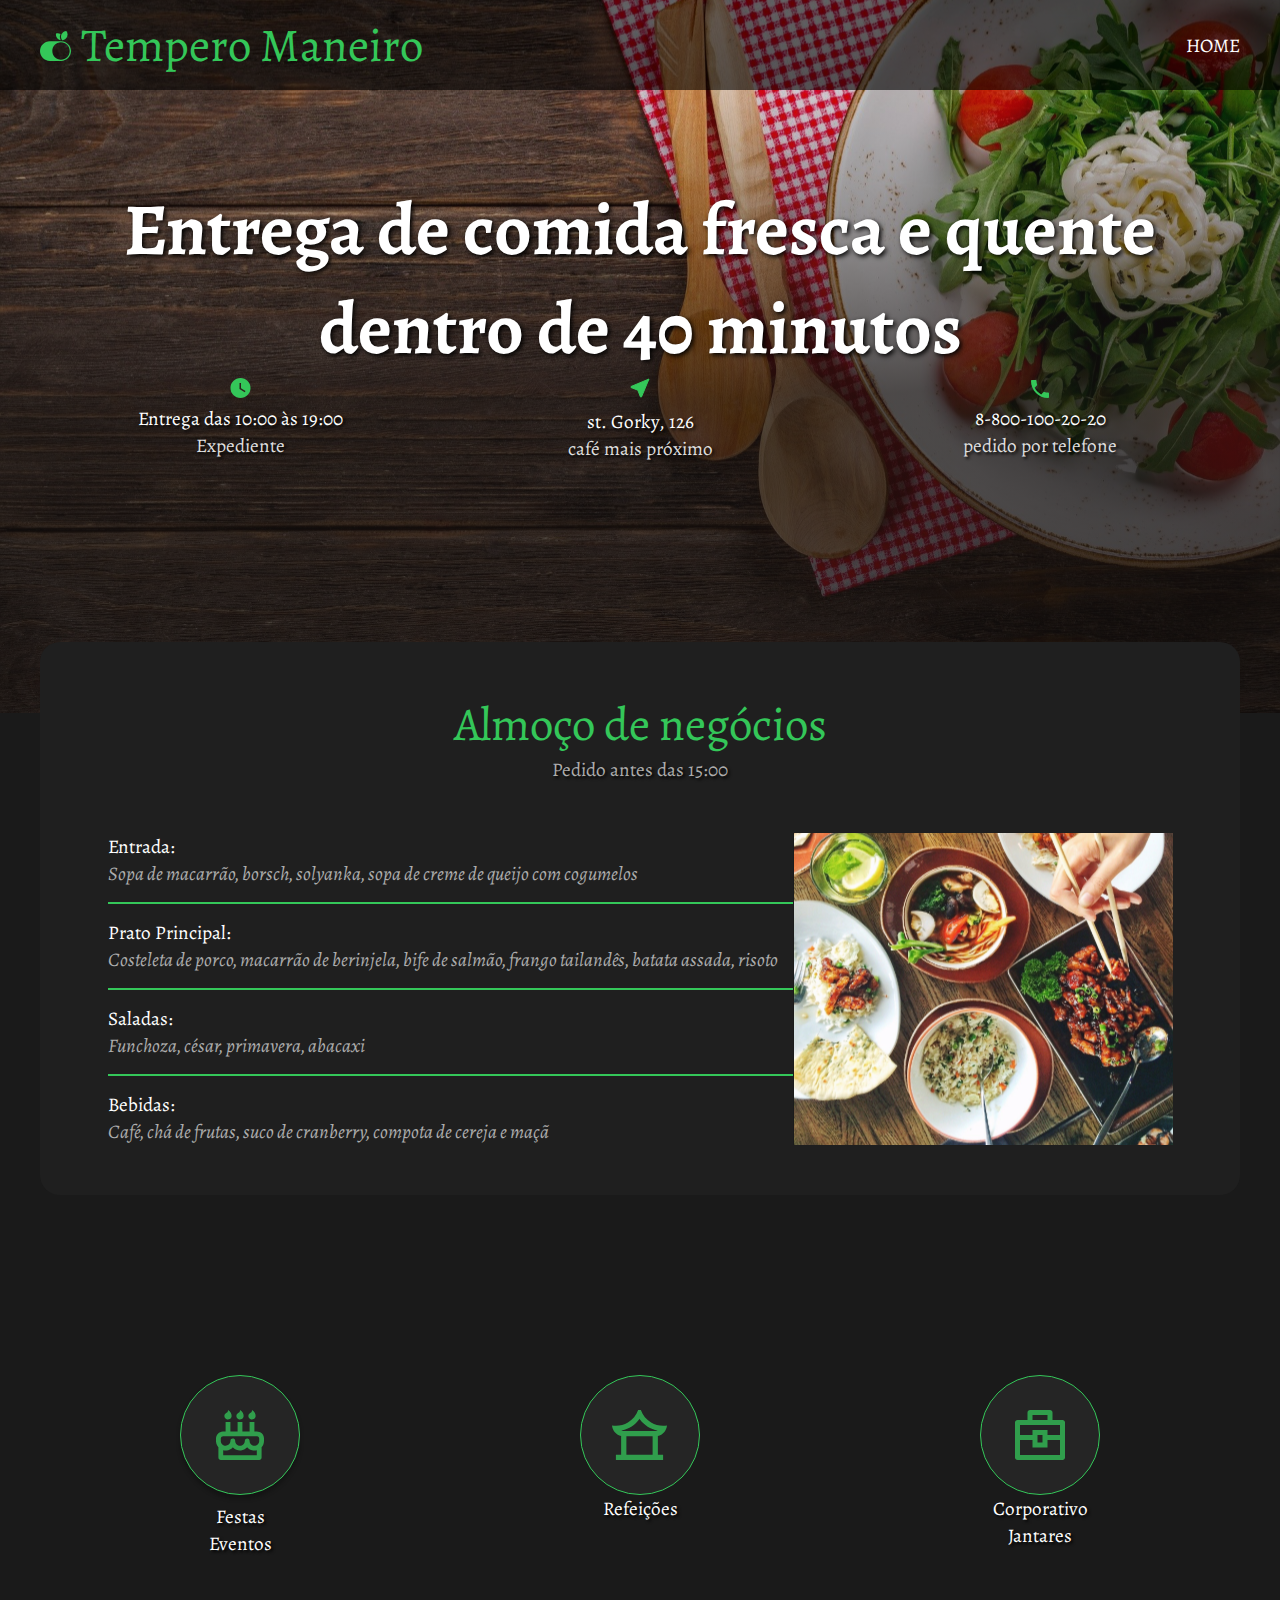
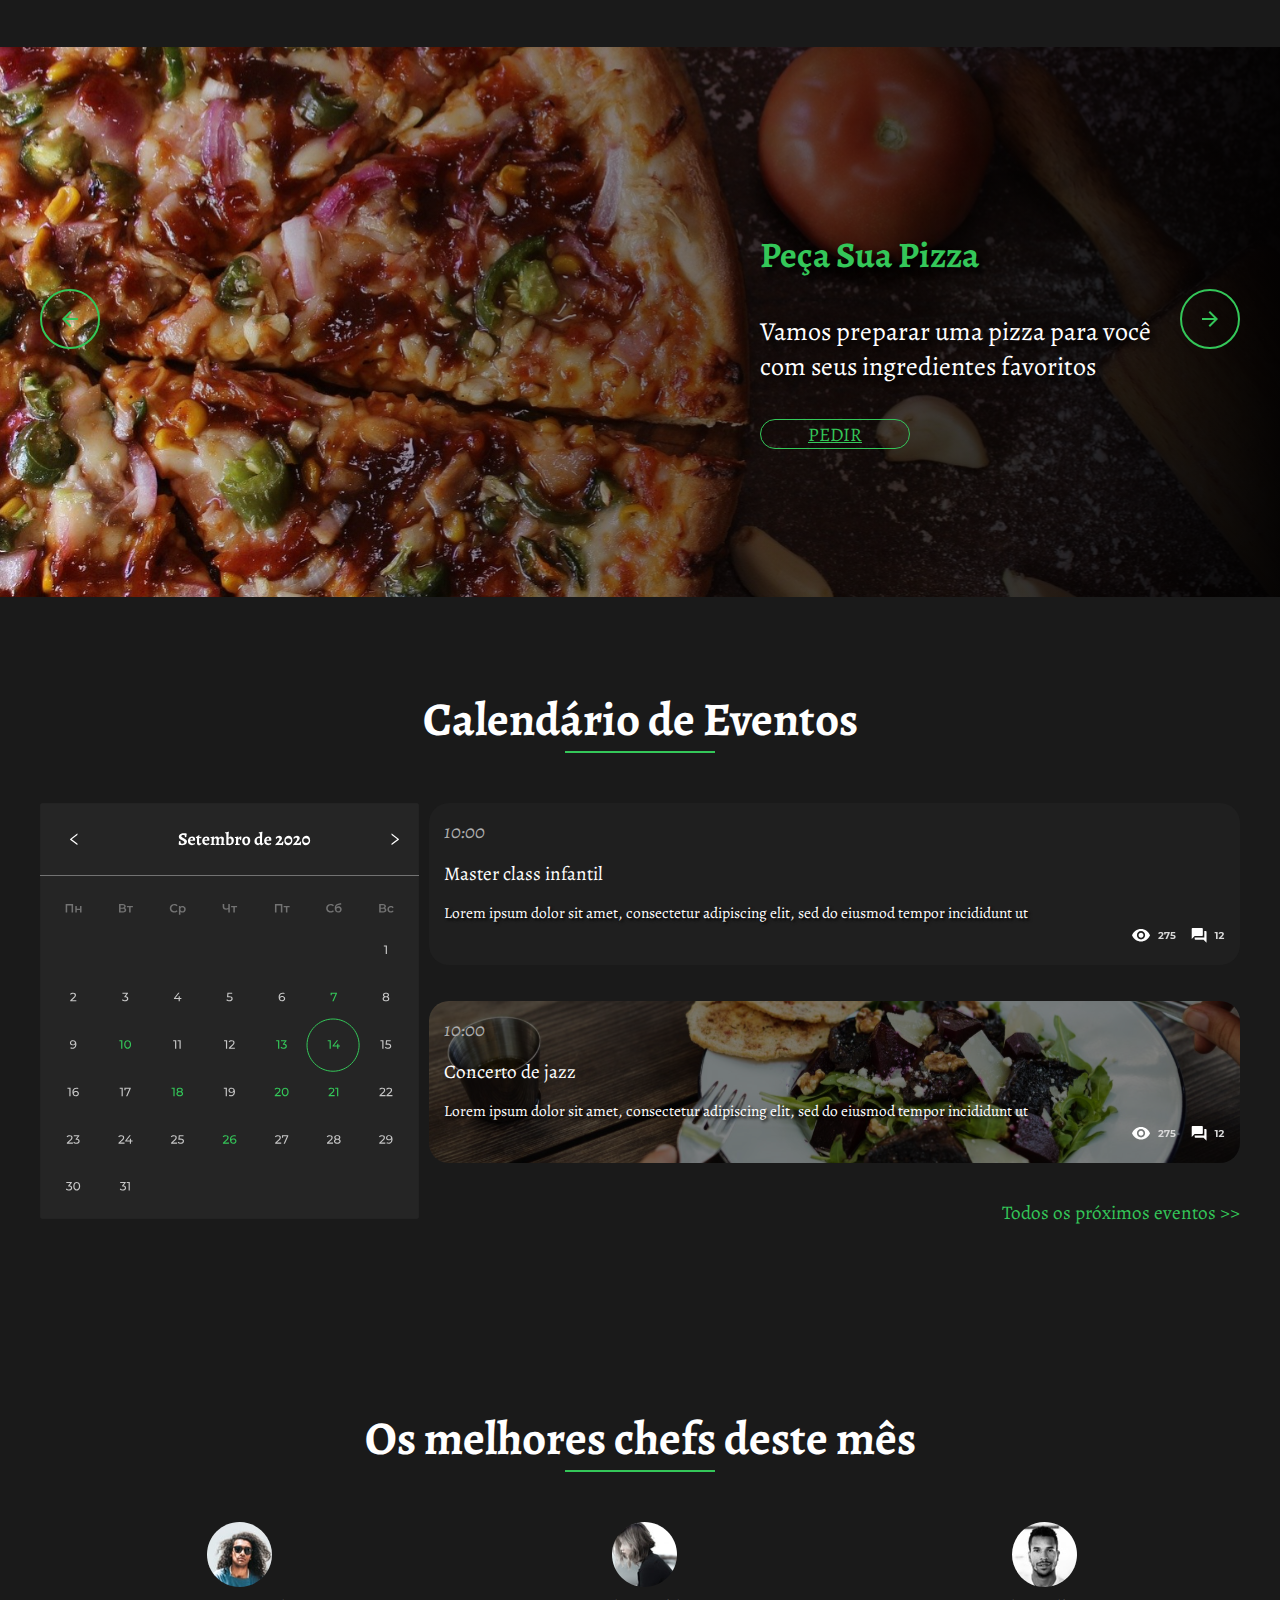
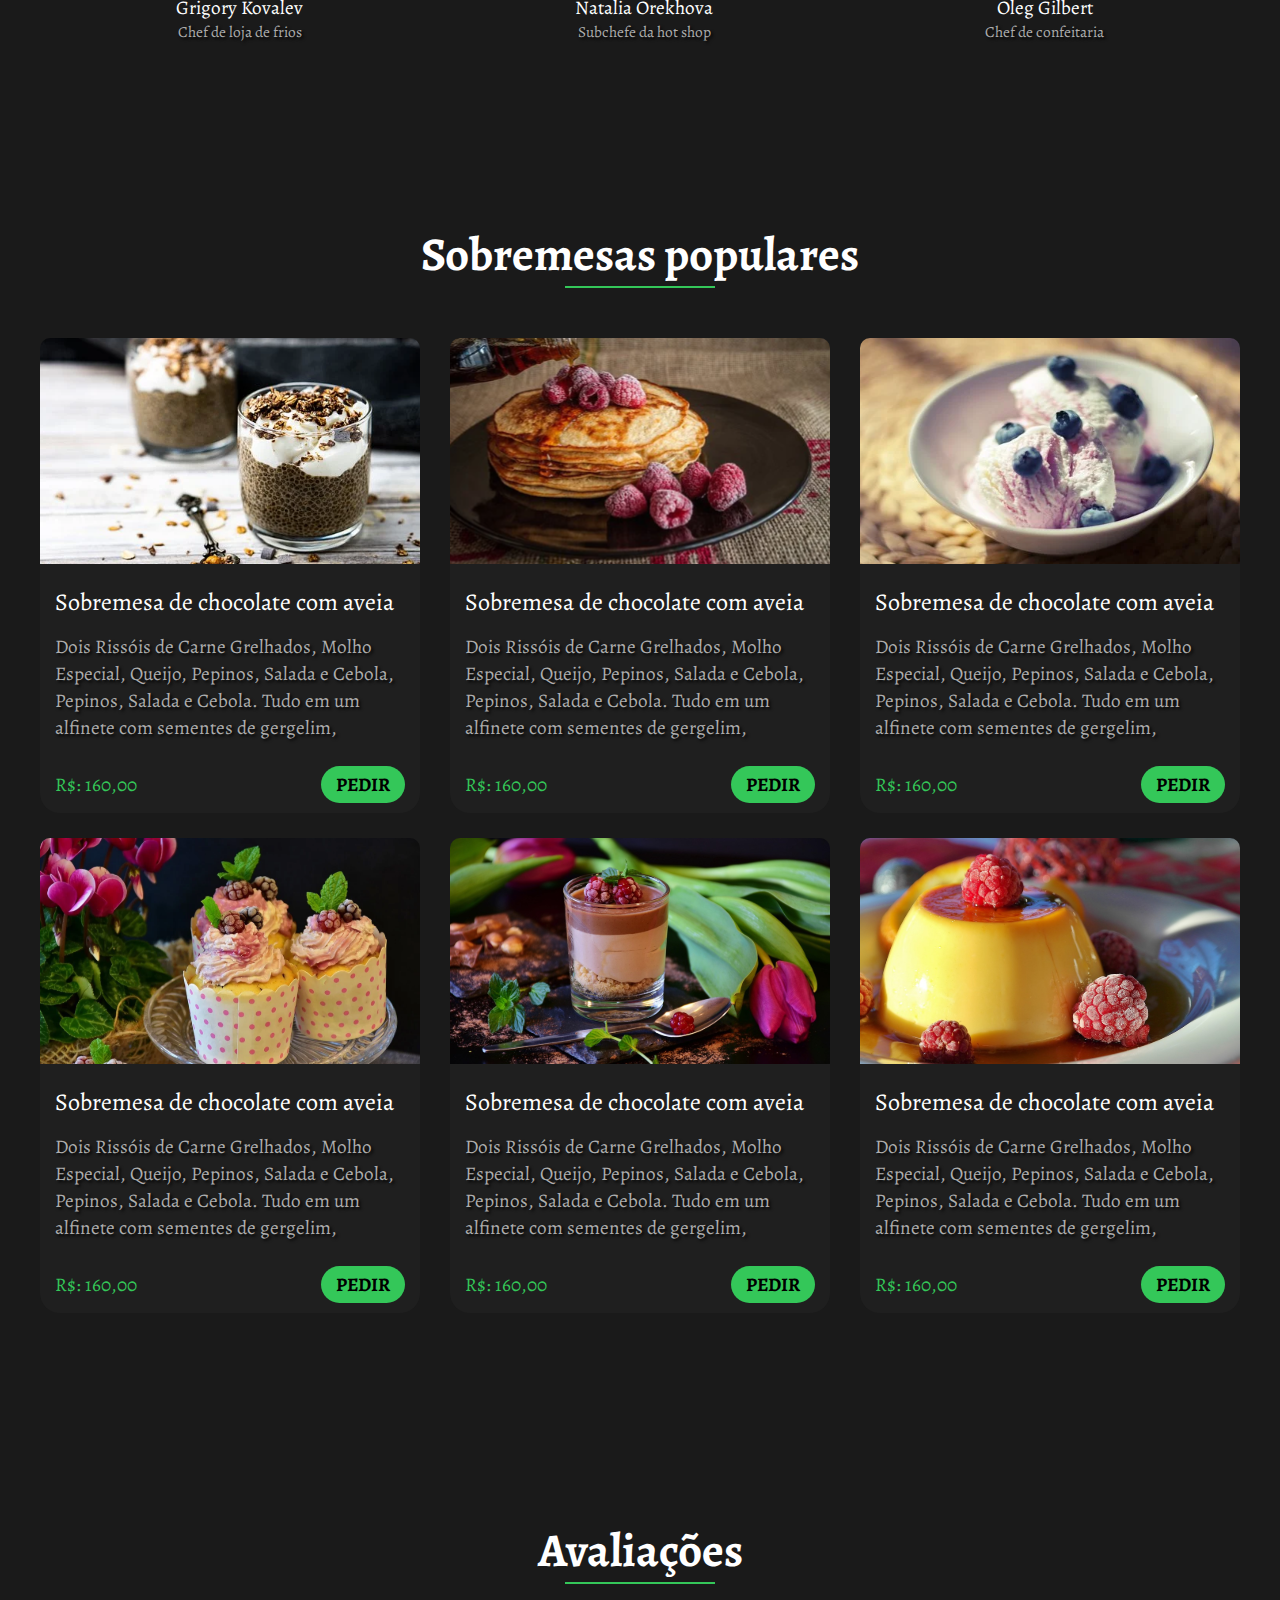
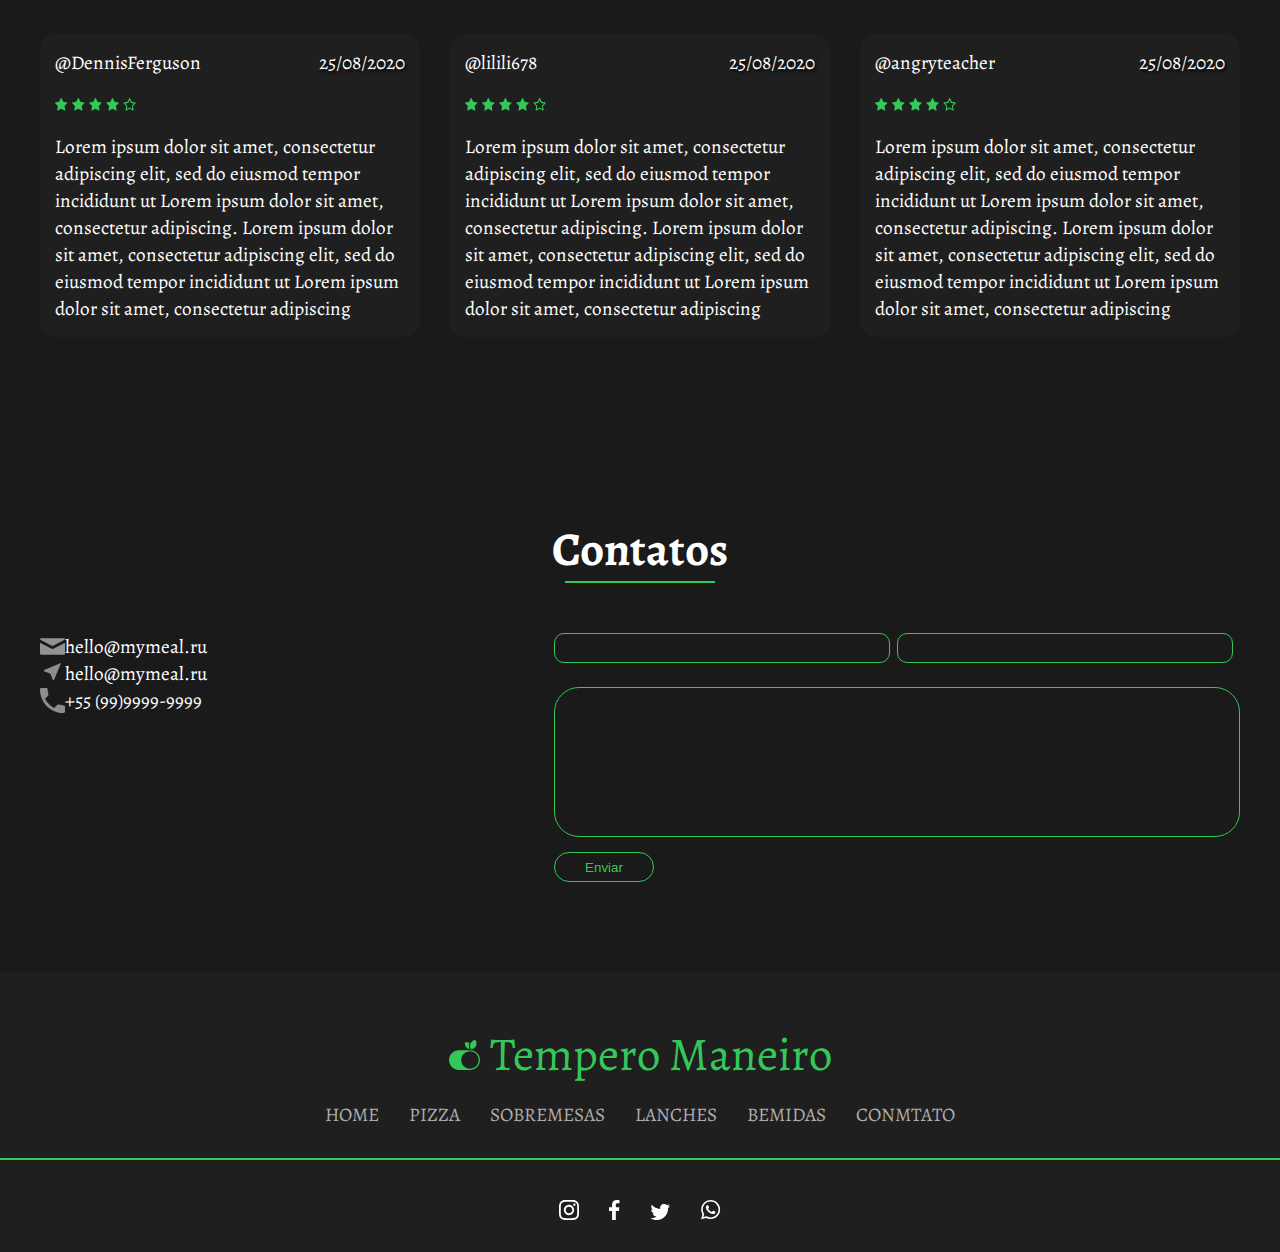
==== index.html @ 6d22ea47 "Site completo sem responsividade" ====
<!DOCTYPE html>
<html lang="pt-br">
<head>
    <meta charset="UTF-8">
    <meta http-equiv="X-UA-Compatible" content="IE=edge">
    <meta name="viewport" content="width=device-width, initial-scale=1.0">
    <link rel="stylesheet" href="./assets/css/style.css">
    <link rel="preconnect" href="https://fonts.googleapis.com">
    <link rel="preconnect" href="https://fonts.googleapis.com">
    <link rel="preconnect" href="https://fonts.gstatic.com" crossorigin>
    <link href="https://fonts.googleapis.com/css2?family=Alegreya:ital,wght@1,400;1,500;1,600;1,700&family=Roboto:wght@400;700&display=swap" rel="stylesheet">
    <title>Tempero Maneiro</title>
</head>
<body>
    <!-- Header com logo e menu -->
    <header>
        <div class="header">
            <div class="logo"><img src="./assets/img/Logo.svg" alt="">tempero maneiro</div>
            <nav>
               <div class="menu">
                   <img class="menu-opener" src="./assets/img/menu.svg">
                    <ul>
                        <li><a href="">home</a></li>
                        <!-- <li><a href="">pizza</a></li>
                        <li><a href="">sobremesas</a></li>
                        <li><a href="">lanches</a></li>
                        <li><a href="">bemidas</a></li>
                        <li><a href="">conmtato</a></li> -->
                    </ul>
                </div> 
            </nav>
            
        </div>
    </header>
    <!-- Fim do Header com logo e menu -->
    <!-- Inicio do conteudo do site-->
    <main>
       <section class="section-smal">
           <div class="topo">
               <h1>Entrega de comida fresca e quente
                dentro de 40 minutos</h1>
                <div class="icones">
                    <div class="icone">
                        <div><img src="./assets/img/ic_watch_later.svg" alt=""></div>
                        <p>Entrega das 10:00 às 19:00</p>
                        <span>Expediente</span>
                    </div>
                    <div class="icone">
                        <div><img src="./assets/img/ic_near_me.svg" alt=""></div>
                        <p>st. Gorky, 126</p>
                        <span>café mais próximo</span>
                    </div>
                    <div class="icone">
                        <div><img src="./assets/img/ic_call.svg" alt=""></div>
                        <p>8-800-100-20-20</p>
                        <span>pedido por telefone</span>
                    </div>
                </div>
           </div>
       </section>

       <section class="section-smal">
        <div class="almoco">
            <div class="title">
                <p>Almoço de negócios</p>
            <span>Pedido antes das 15:00</span>
            </div>
            
            <div class="almoco-lista">
                <div class="lista">
                    <p>Entrada:</p>
                    <i>Sopa de macarrão, borsch, solyanka, sopa de creme de queijo com cogumelos</i>
                    <hr>
                    <p>Prato Principal:</p>
                    <i>Costeleta de porco, macarrão de berinjela, bife de salmão, frango tailandês, batata assada, risoto</i>
                    <hr>
                    <p>Saladas:</p>
                    <i>Funchoza, césar, primavera, abacaxi</i>
                    <hr>
                    <p>Bebidas:</p>
                    <i>Café, chá de frutas, suco de cranberry, compota de cereja e maçã</i>
                </div>
                <img src="./assets/img/food-1050813_1920 1.svg" alt="">
            </div>
        </div>
       </section>

       <section class="section-smal">
        <div class="icones">
            <div class="icone">
                <img src="./assets/img/bolo.svg" alt="">
                <p>Festas</p>
                <p>Eventos</p>
            </div>
            <div class="icone">
                <img src="./assets/img/casa.svg" alt="">
                <p>Refeições</p>
            </div>
            <div class="icone">
                <img src="./assets/img/maleta.svg" alt="">
                <p>Corporativo</p>
                <p>Jantares</p>
            </div>
        </div>
       </section>

       <section class="section-larg">
           <div class="slide">
               <div class="rgba">
            <div class="slide-area">
                    <div class="botao-esquerdo">
                        <img src="./assets/img/esquerda.svg" alt="">
                    </div>
                    <div class="direito">
                        <div class="slide-descricao">
                        <h1>Peça Sua Pizza</h1>
                        <p>Vamos preparar uma pizza para você com seus ingredientes favoritos</p>
                            <a href="#">Pedir</a>
                        </div>
                        <div class="botao-direita">
                            <img src="./assets/img/direita.svg" alt="">
                        </div>
                    </div>
            </div>
            </div>
           </div>
       </section>

       <section class="section-smal">
           <div class="eventos">
               <div class="title-sec">
                   <h3>Calendário de Eventos</h3>
               <div class="bar"></div>
               </div>
               
               <div class="eventos-conteudo">
                   <div class="calendario">
                       <img src="./assets/img/calendar.svg" alt="">
                   </div>
                   <div class="evento-list">
                       <div class="evento-a">
                           <i>10:00</i>
                           <p>Master class infantil</p>
                           <span>Lorem ipsum dolor sit amet, consectetur adipiscing elit, sed do eiusmod tempor incididunt ut</span>
                           <div class="viewer"><img src="./assets/img/Group 128.svg" alt=""></div>

                        </div>
                       <div class="evento-b">
                        <i>10:00</i>
                        <p>Concerto de jazz</p>
                        <span>Lorem ipsum dolor sit amet, consectetur adipiscing elit, sed do eiusmod tempor incididunt ut</span>
                        <div class="viewer"><img src="./assets/img/Group 128.svg" alt=""></div>
                    </div>
                    <a href="">Todos os próximos eventos >></a>
                   </div>
               </div>
           </div>
       </section>

       <section class="section-smal">
        <div class="title-sec">
            <h3>Os melhores chefs deste mês</h3>
        <div class="bar"></div>
        </div>
        <div class="chef-area">
            <div class="chef">
                <div><img src="./assets/img/Avatar1.svg" alt=""></div>
                <p>Grigory Kovalev</p>
                <span>Chef de loja de frios</span>
            </div>
            <div class="chef">
                <div><img src="./assets/img/Avatar2.svg" alt=""></div>
                <p>Natalia Orekhova</p>
                <span>Subchefe da hot shop</span>
            </div>
            <div class="chef">
                <div><img src="./assets/img/Avatar3.svg" alt=""></div>
                <p>Oleg Gilbert</p>
                <span>Chef de confeitaria</span>
            </div>
        </div>
       </section>

       <section class="section-smal">
        <div class="title-sec">
            <h3>Sobremesas populares</h3>
        <div class="bar"></div>
        </div>
        <div class="sobremesa-area">
            <div class="sobremesa">
                <div class="sobremesa-img">
                    <img src="./assets/img/image 7.svg" alt="">
                </div>
                <div class="sobremesa-title">
                    <p>Sobremesa de chocolate com aveia</p>
                    <span>Dois Rissóis de Carne Grelhados, Molho Especial, Queijo, Pepinos, Salada e Cebola, Pepinos, Salada e Cebola. Tudo em um alfinete com sementes de gergelim,</span>
                </div>
                <div class="sobremesa-preco">
                    <div class="preco">R$: 160,00</div>
                    <div class="pedir"><a href="#">Pedir</a></div>
                </div>
            </div>
            <div class="sobremesa">
                <div class="sobremesa-img">
                    <img src="./assets/img/sobremesa2.svg" alt="">
                </div>
                <div class="sobremesa-title">
                    <p>Sobremesa de chocolate com aveia</p>
                    <span>Dois Rissóis de Carne Grelhados, Molho Especial, Queijo, Pepinos, Salada e Cebola, Pepinos, Salada e Cebola. Tudo em um alfinete com sementes de gergelim,</span>
                </div>
                <div class="sobremesa-preco">
                    <div class="preco">R$: 160,00</div>
                    <div class="pedir"><a href="#">Pedir</a></div>
                </div>
            </div>
            <div class="sobremesa">
                <div class="sobremesa-img">
                    <img src="./assets/img/sobremesa3.svg" alt="">
                </div>
                <div class="sobremesa-title">
                    <p>Sobremesa de chocolate com aveia</p>
                    <span>Dois Rissóis de Carne Grelhados, Molho Especial, Queijo, Pepinos, Salada e Cebola, Pepinos, Salada e Cebola. Tudo em um alfinete com sementes de gergelim,</span>
                </div>
                <div class="sobremesa-preco">
                    <div class="preco">R$: 160,00</div>
                    <div class="pedir"><a href="#">Pedir</a></div>
                </div>
            </div>
            <div class="sobremesa">
                <div class="sobremesa-img">
                    <img src="./assets/img/sobremesa4.svg" alt="">
                </div>
                <div class="sobremesa-title">
                    <p>Sobremesa de chocolate com aveia</p>
                    <span>Dois Rissóis de Carne Grelhados, Molho Especial, Queijo, Pepinos, Salada e Cebola, Pepinos, Salada e Cebola. Tudo em um alfinete com sementes de gergelim,</span>
                </div>
                <div class="sobremesa-preco">
                    <div class="preco">R$: 160,00</div>
                    <div class="pedir"><a href="#">Pedir</a></div>
                </div>
            </div>
            <div class="sobremesa">
                <div class="sobremesa-img">
                    <img src="./assets/img/sobremesa5.svg" alt="">
                </div>
                <div class="sobremesa-title">
                    <p>Sobremesa de chocolate com aveia</p>
                    <span>Dois Rissóis de Carne Grelhados, Molho Especial, Queijo, Pepinos, Salada e Cebola, Pepinos, Salada e Cebola. Tudo em um alfinete com sementes de gergelim,</span>
                </div>
                <div class="sobremesa-preco">
                    <div class="preco">R$: 160,00</div>
                    <div class="pedir"><a href="#">Pedir</a></div>
                </div>
            </div>
            <div class="sobremesa">
                <div class="sobremesa-img">
                    <img src="./assets/img/sobremesa6.svg" alt="">
                </div>
                <div class="sobremesa-title">
                    <p>Sobremesa de chocolate com aveia</p>
                    <span>Dois Rissóis de Carne Grelhados, Molho Especial, Queijo, Pepinos, Salada e Cebola, Pepinos, Salada e Cebola. Tudo em um alfinete com sementes de gergelim,</span>
                </div>
                <div class="sobremesa-preco">
                    <div class="preco">R$: 160,00</div>
                    <div class="pedir"><a href="#">Pedir</a></div>
                </div>
            </div>
            
        </div>
       </section>

       <section class="section-smal">
        <div class="title-sec">
            <h3>Avaliações</h3>
        <div class="bar"></div>
        </div>
        <div class="avaliacoes">
            <div class="avaliacao">
                <div class="user">
                    <p>@DennisFerguson</p>
                    <span>25/08/2020</span>
                </div>
                <div class="star">
                    <img src="./assets/img/star.svg" alt="">
                </div>
                <div class="dep">
                    Lorem ipsum dolor sit amet, consectetur adipiscing elit, sed do eiusmod tempor incididunt ut Lorem ipsum dolor sit amet, consectetur adipiscing.  Lorem ipsum dolor sit amet, consectetur adipiscing elit, sed do eiusmod tempor incididunt ut Lorem ipsum dolor sit amet, consectetur adipiscing
                </div>
            </div>
            <div class="avaliacao">
                <div class="user">
                    <p>@lilili678</p>
                    <span>25/08/2020</span>
                </div>
                <div class="star">
                    <img src="./assets/img/star.svg" alt="">
                </div>
                <div class="dep">
                    Lorem ipsum dolor sit amet, consectetur adipiscing elit, sed do eiusmod tempor incididunt ut Lorem ipsum dolor sit amet, consectetur adipiscing.  Lorem ipsum dolor sit amet, consectetur adipiscing elit, sed do eiusmod tempor incididunt ut Lorem ipsum dolor sit amet, consectetur adipiscing
                </div>
            </div>
            <div class="avaliacao">
                <div class="user">
                    <p>@angryteacher</p>
                    <span>25/08/2020</span>
                </div>
                <div class="star">
                    <img src="./assets/img/star.svg" alt="">
                </div>
                <div class="dep">
                    Lorem ipsum dolor sit amet, consectetur adipiscing elit, sed do eiusmod tempor incididunt ut Lorem ipsum dolor sit amet, consectetur adipiscing.  Lorem ipsum dolor sit amet, consectetur adipiscing elit, sed do eiusmod tempor incididunt ut Lorem ipsum dolor sit amet, consectetur adipiscing
                </div>
            </div>
        </div>
       </section>


       <section class="section-smal">
        <div class="title-sec">
            <h3>Contatos</h3>
        <div class="bar"></div>
        </div>
        <div class="formulario">
            <div class="icons">
               
                <div class="icons-list"><img src="./assets/img/email.svg"><p>hello@mymeal.ru</p> </div>
                <div class="icons-list"><img src="./assets/img/seta.svg"><p>hello@mymeal.ru</p> </div>
                <div class="icons-list"><img src="./assets/img/telefone.svg"><p>+55 (99)9999-9999</p></div>
            </div>
            <div class="form">
                <input type="text" name="nome" class="a12">
                <input type="text" name="telefone" class="a12">
                <br><br>
                <textarea name="" id="area" cols="30" rows="10"></textarea>
                <input type="button" value="Enviar">
            </div>
        </div>
       </section>
    </main>
    <!-- Fim do conteudo do site -->

    <footer>
        <div class="logo"><img src="./assets/img/Logo.svg" alt="">tempero maneiro</div>
        <div class="menu">
            <ul>
                <li><a href="">home</a></li>
                <li><a href="">pizza</a></li>
                <li><a href="">sobremesas</a></li>
                <li><a href="">lanches</a></li>
                <li><a href="">bemidas</a></li>
                <li><a href="">conmtato</a></li>
            </ul>
        </div>
        <hr>
        <div class="social">
            <div class="social-icon">
                <img src="./assets/img/icon-in.svg">
            </div>
            <div class="social-icon">
                <img src="./assets/img/icon-fb.svg">
            </div>
            <div class="social-icon">
                <img src="./assets/img/icon-tw.svg">
            </div>
            <div class="social-icon">
                <img src="./assets/img/icon-wt.svg">
            </div>
        </div>
    </footer>
</body>
</html>
---- assets/css/style.css ----
@import url(./config.css);
@import url(./custon.css);
@import url(./responsive.css);
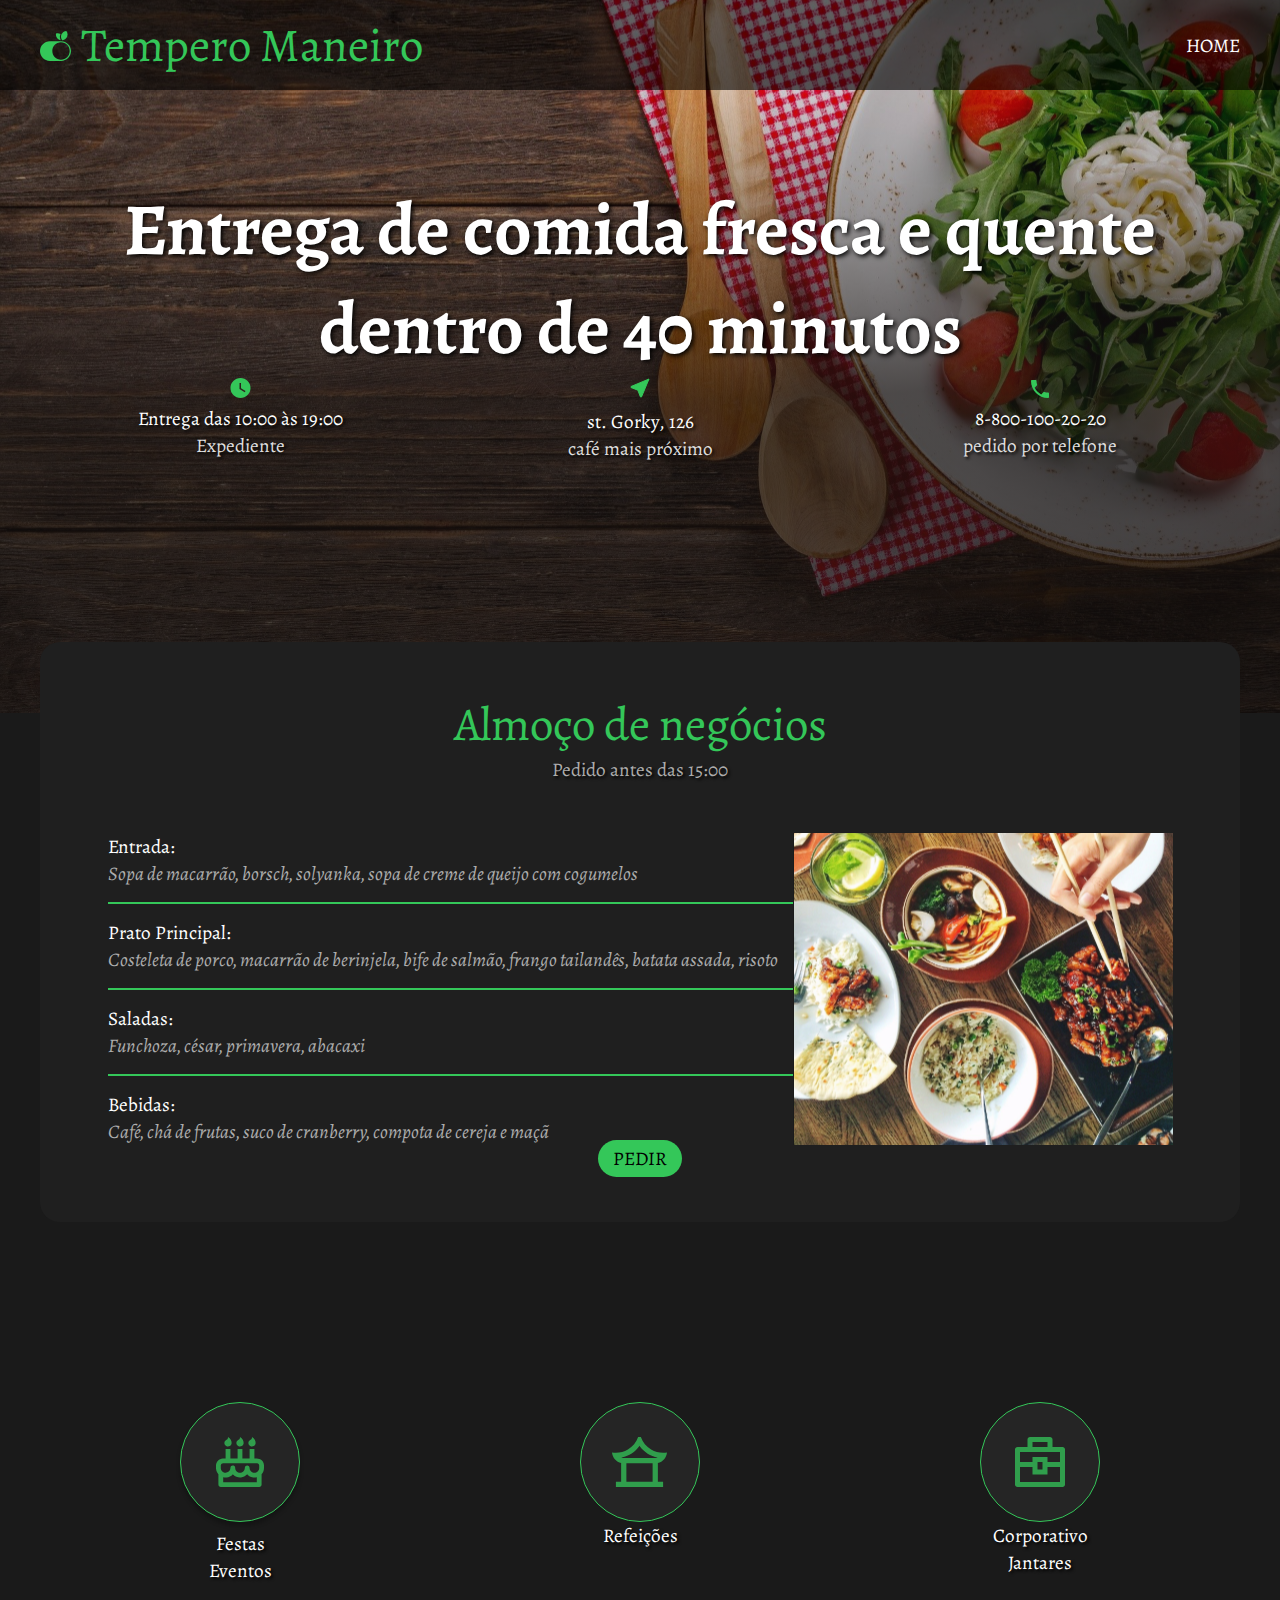
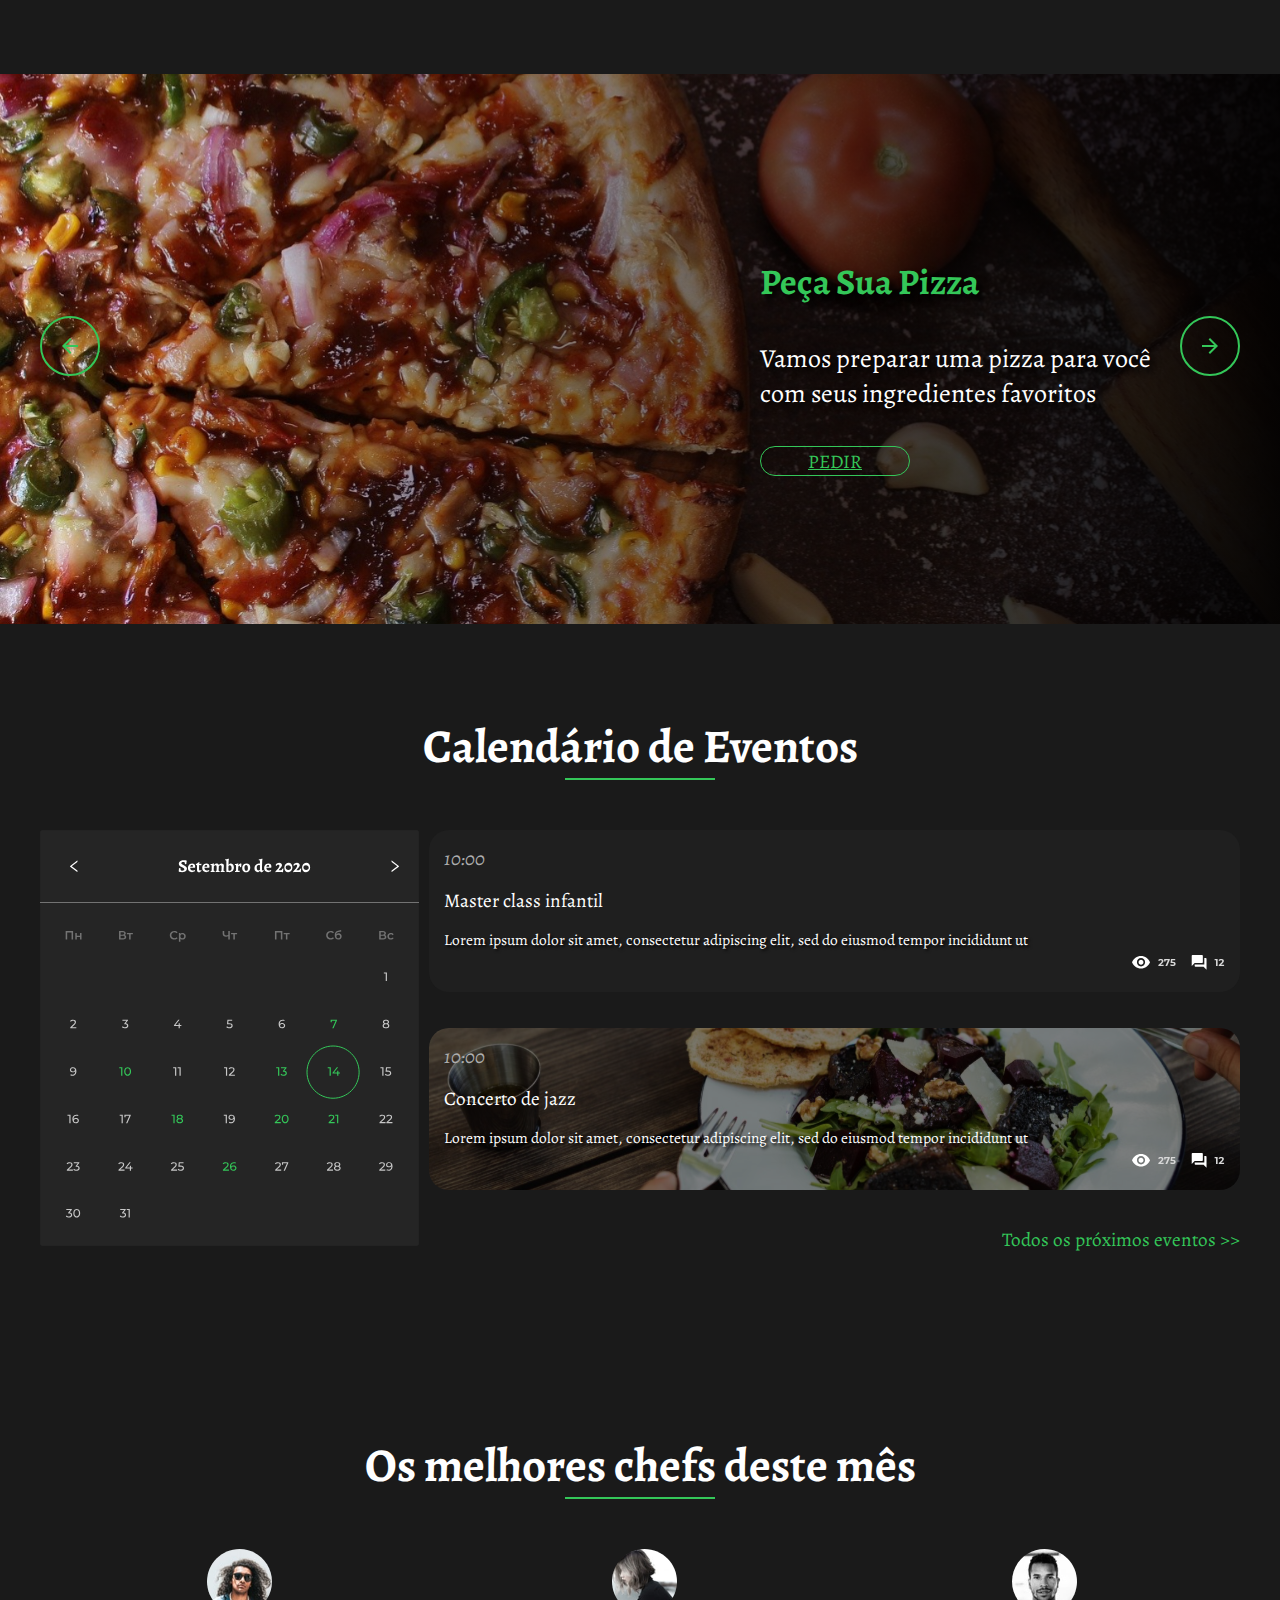
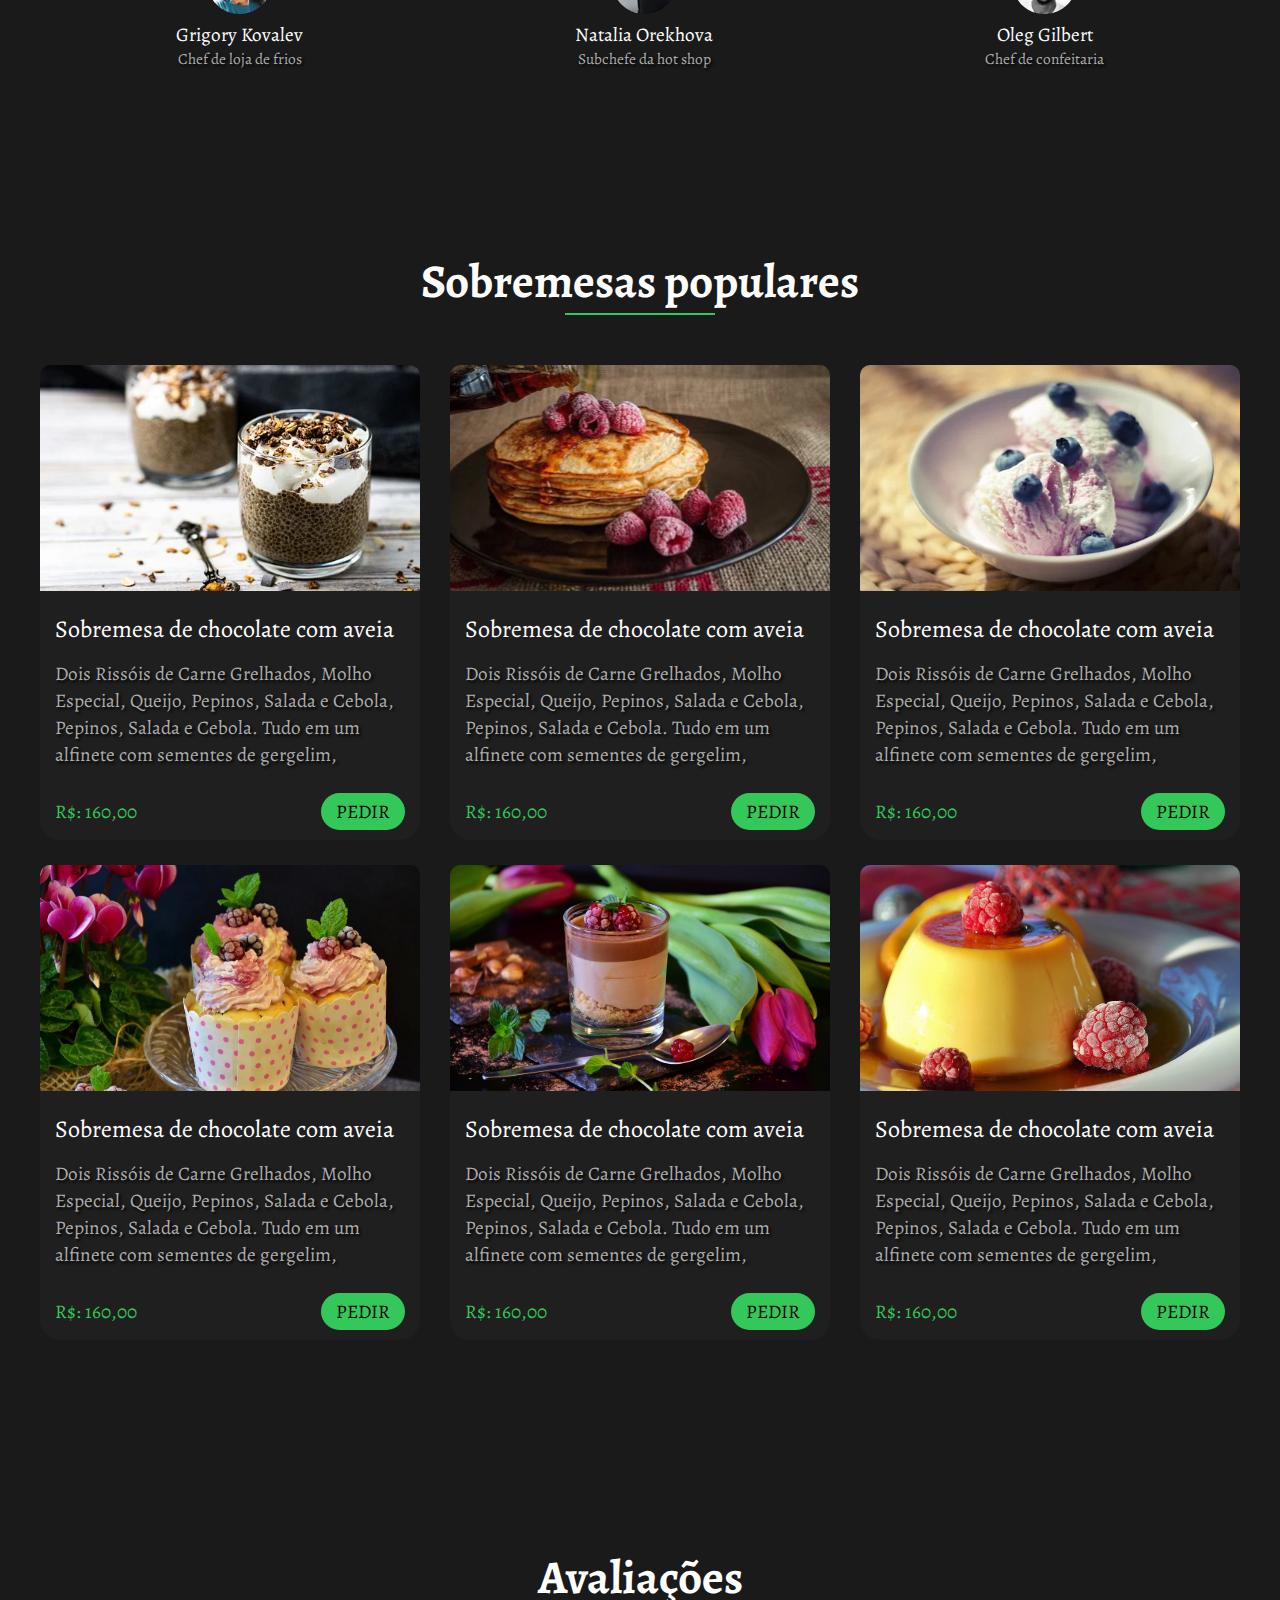
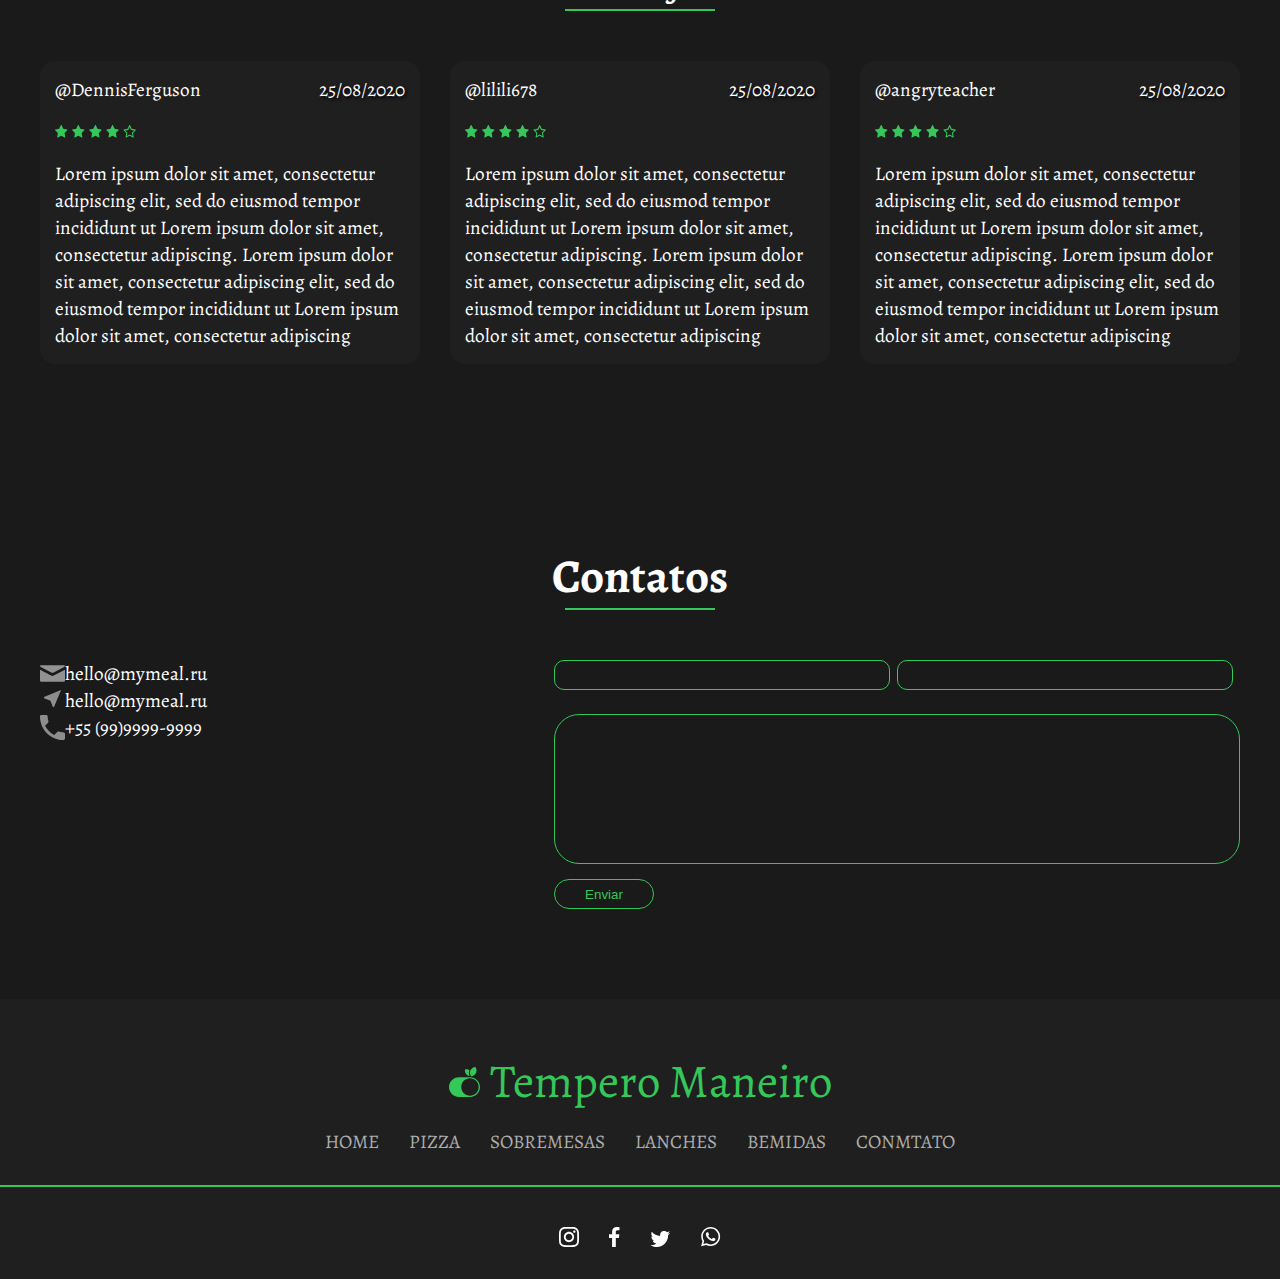
==== commit e54343f0: "Atualização botao pedir" ====
--- a/index.html
+++ b/index.html
@@ -81,7 +81,9 @@
                     <i>Café, chá de frutas, suco de cranberry, compota de cereja e maçã</i>
                 </div>
                 <img src="./assets/img/food-1050813_1920 1.svg" alt="">
-            </div>
+                
+            </div>
+            <div class="pedir"><a href="#">pedir</a></div>
         </div>
        </section>
 
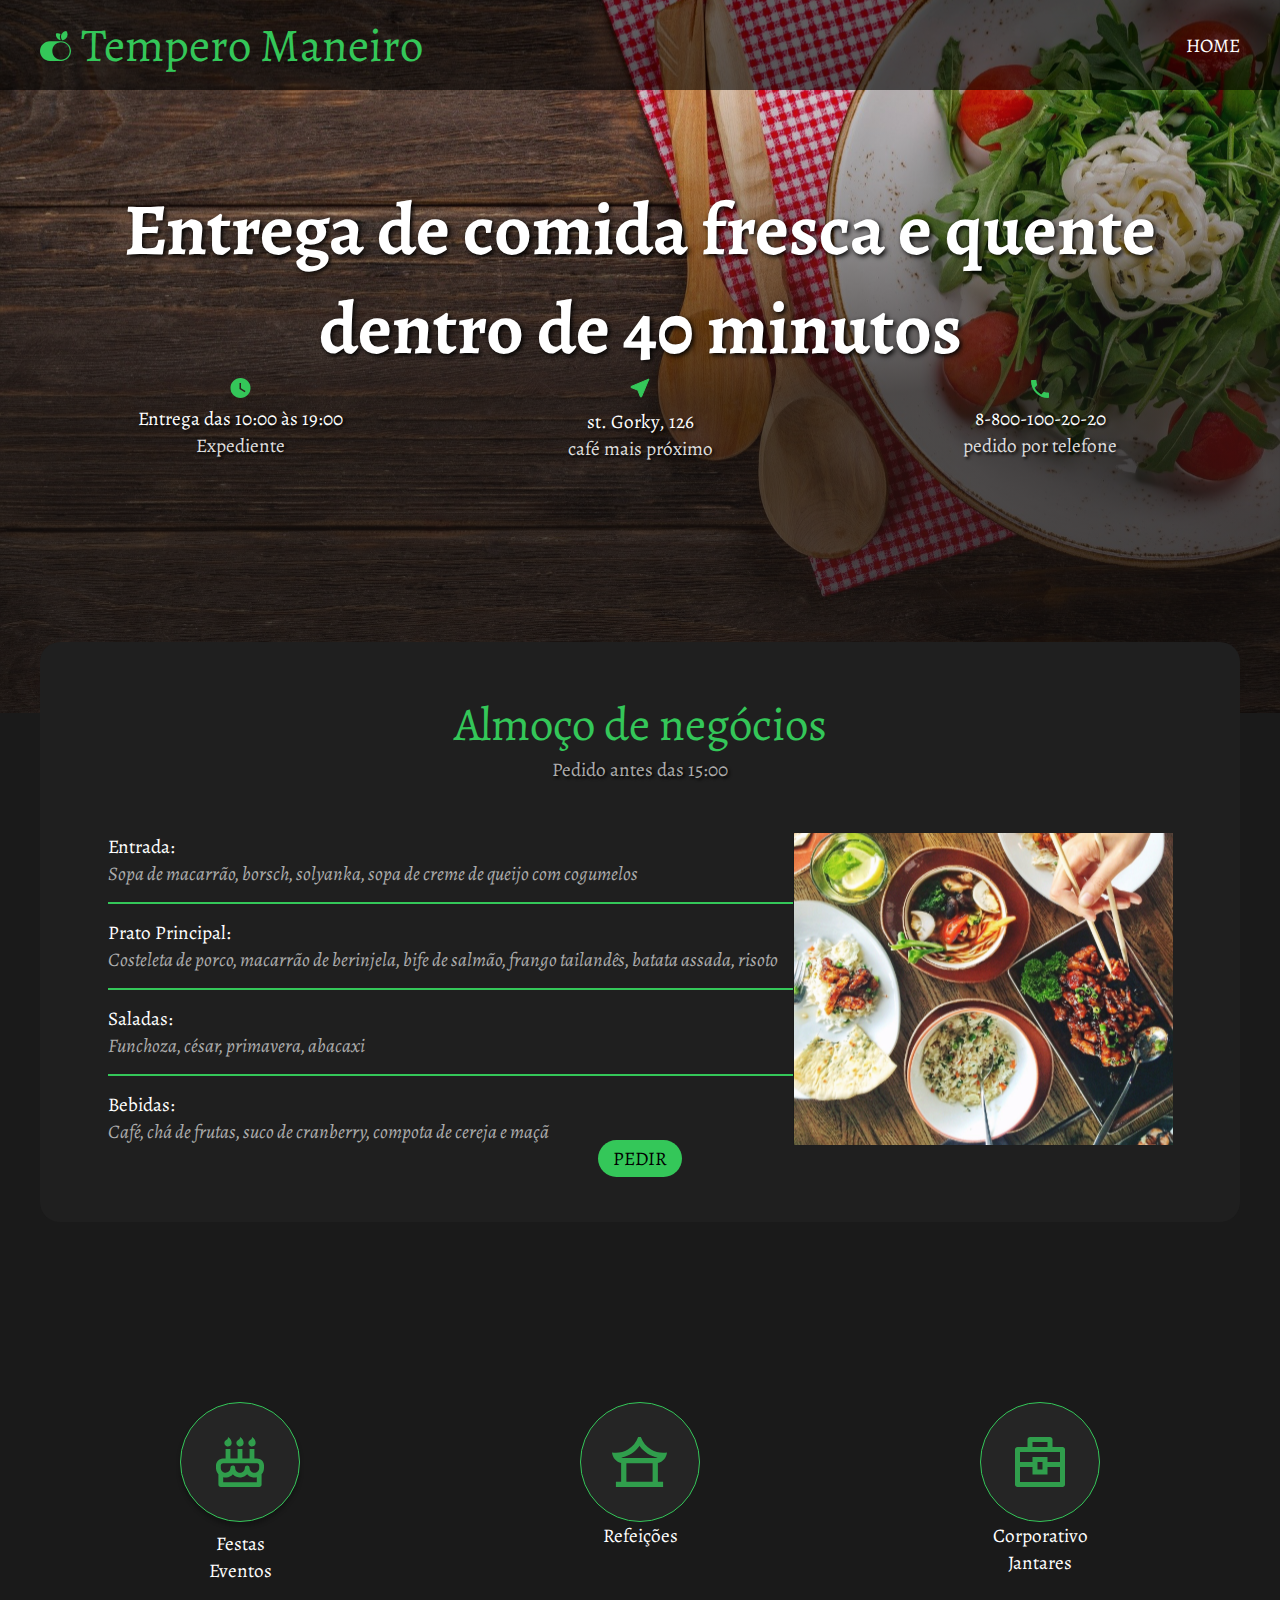
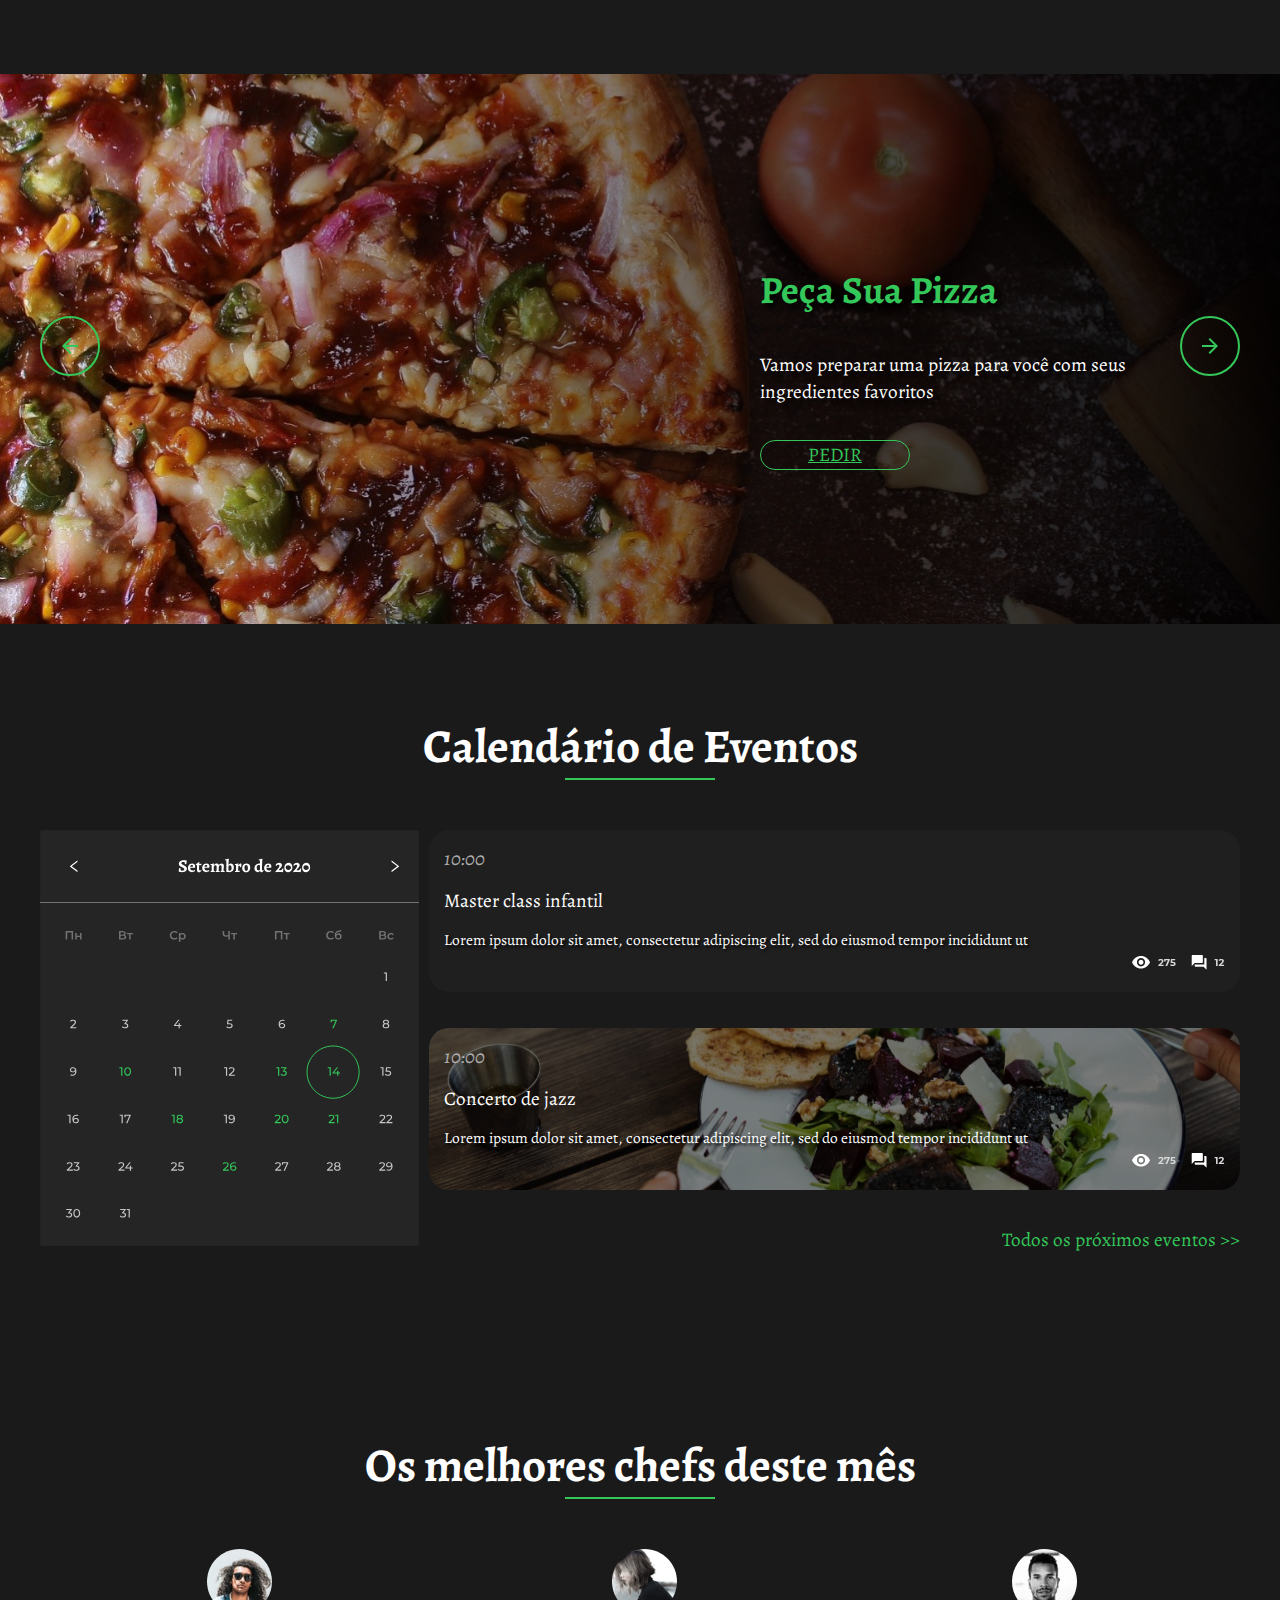
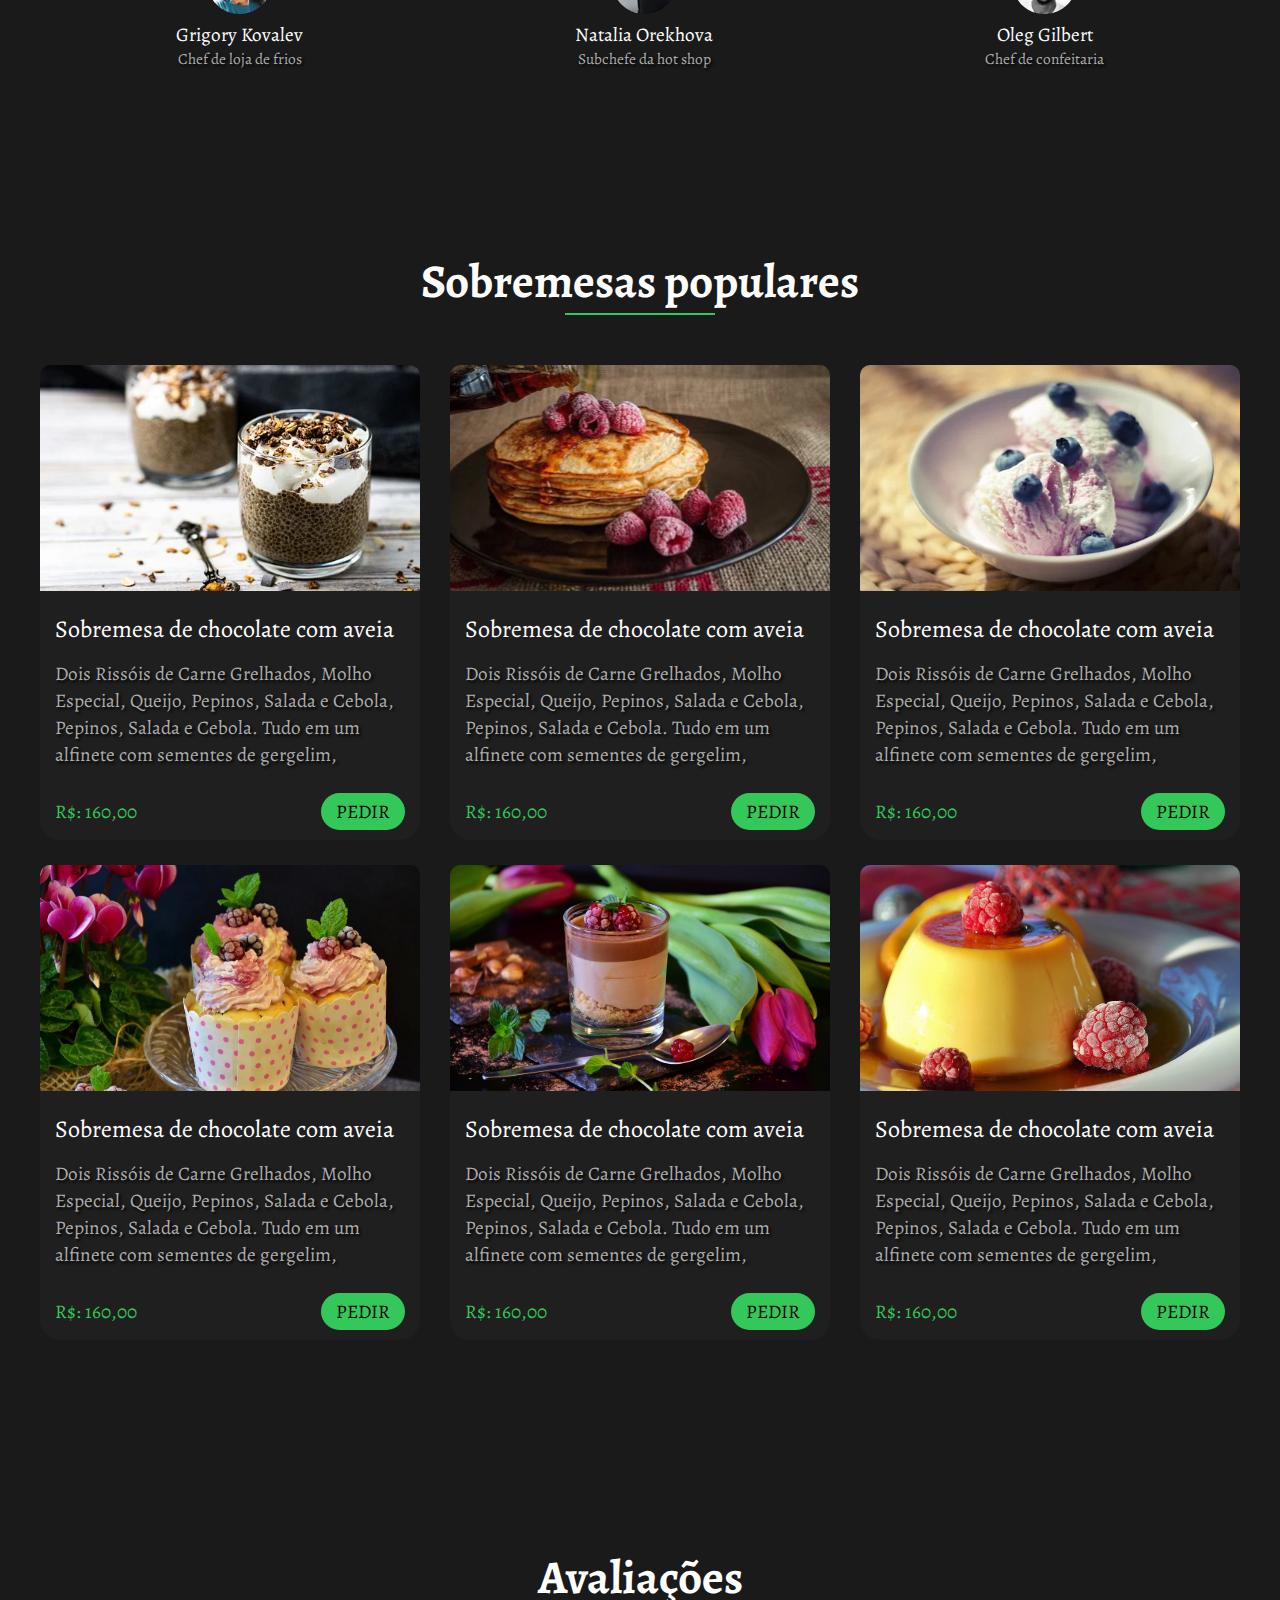
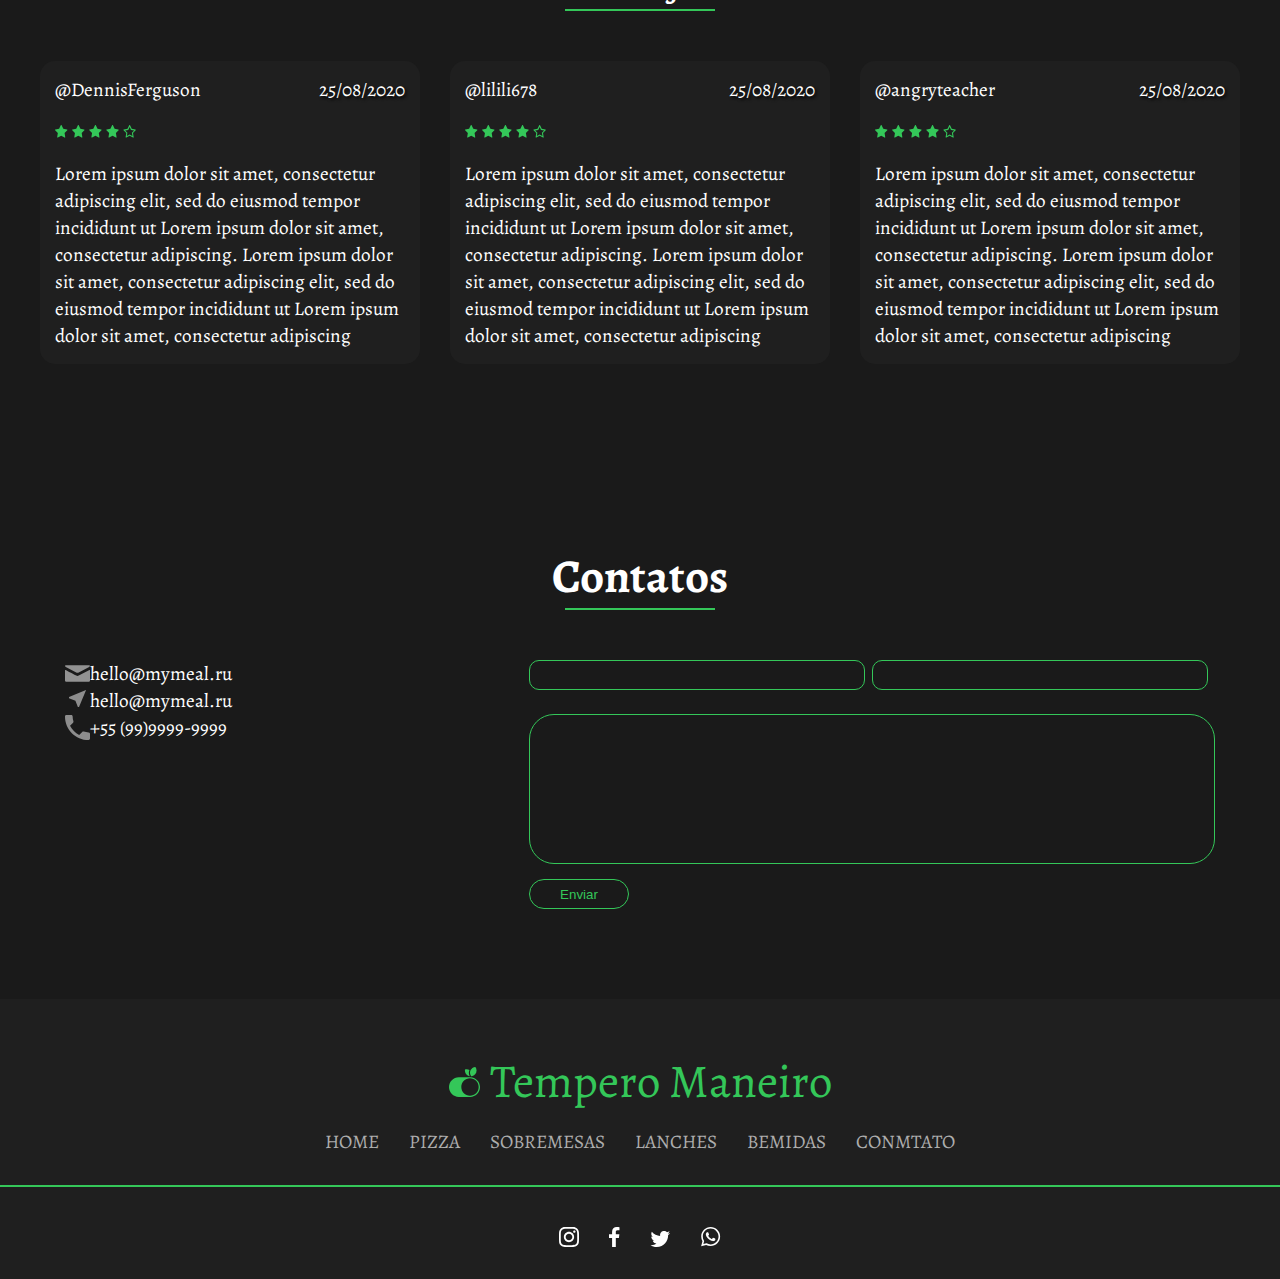
==== commit d0a605a4: "responsividade" ====
--- a/index.html
+++ b/index.html
@@ -88,17 +88,17 @@
        </section>
 
        <section class="section-smal">
-        <div class="icones">
-            <div class="icone">
+        <div class="icones-eventos">
+            <div class="icone-eventos">
                 <img src="./assets/img/bolo.svg" alt="">
                 <p>Festas</p>
                 <p>Eventos</p>
             </div>
-            <div class="icone">
+            <div class="icone-eventos">
                 <img src="./assets/img/casa.svg" alt="">
                 <p>Refeições</p>
             </div>
-            <div class="icone">
+            <div class="icone-eventos">
                 <img src="./assets/img/maleta.svg" alt="">
                 <p>Corporativo</p>
                 <p>Jantares</p>
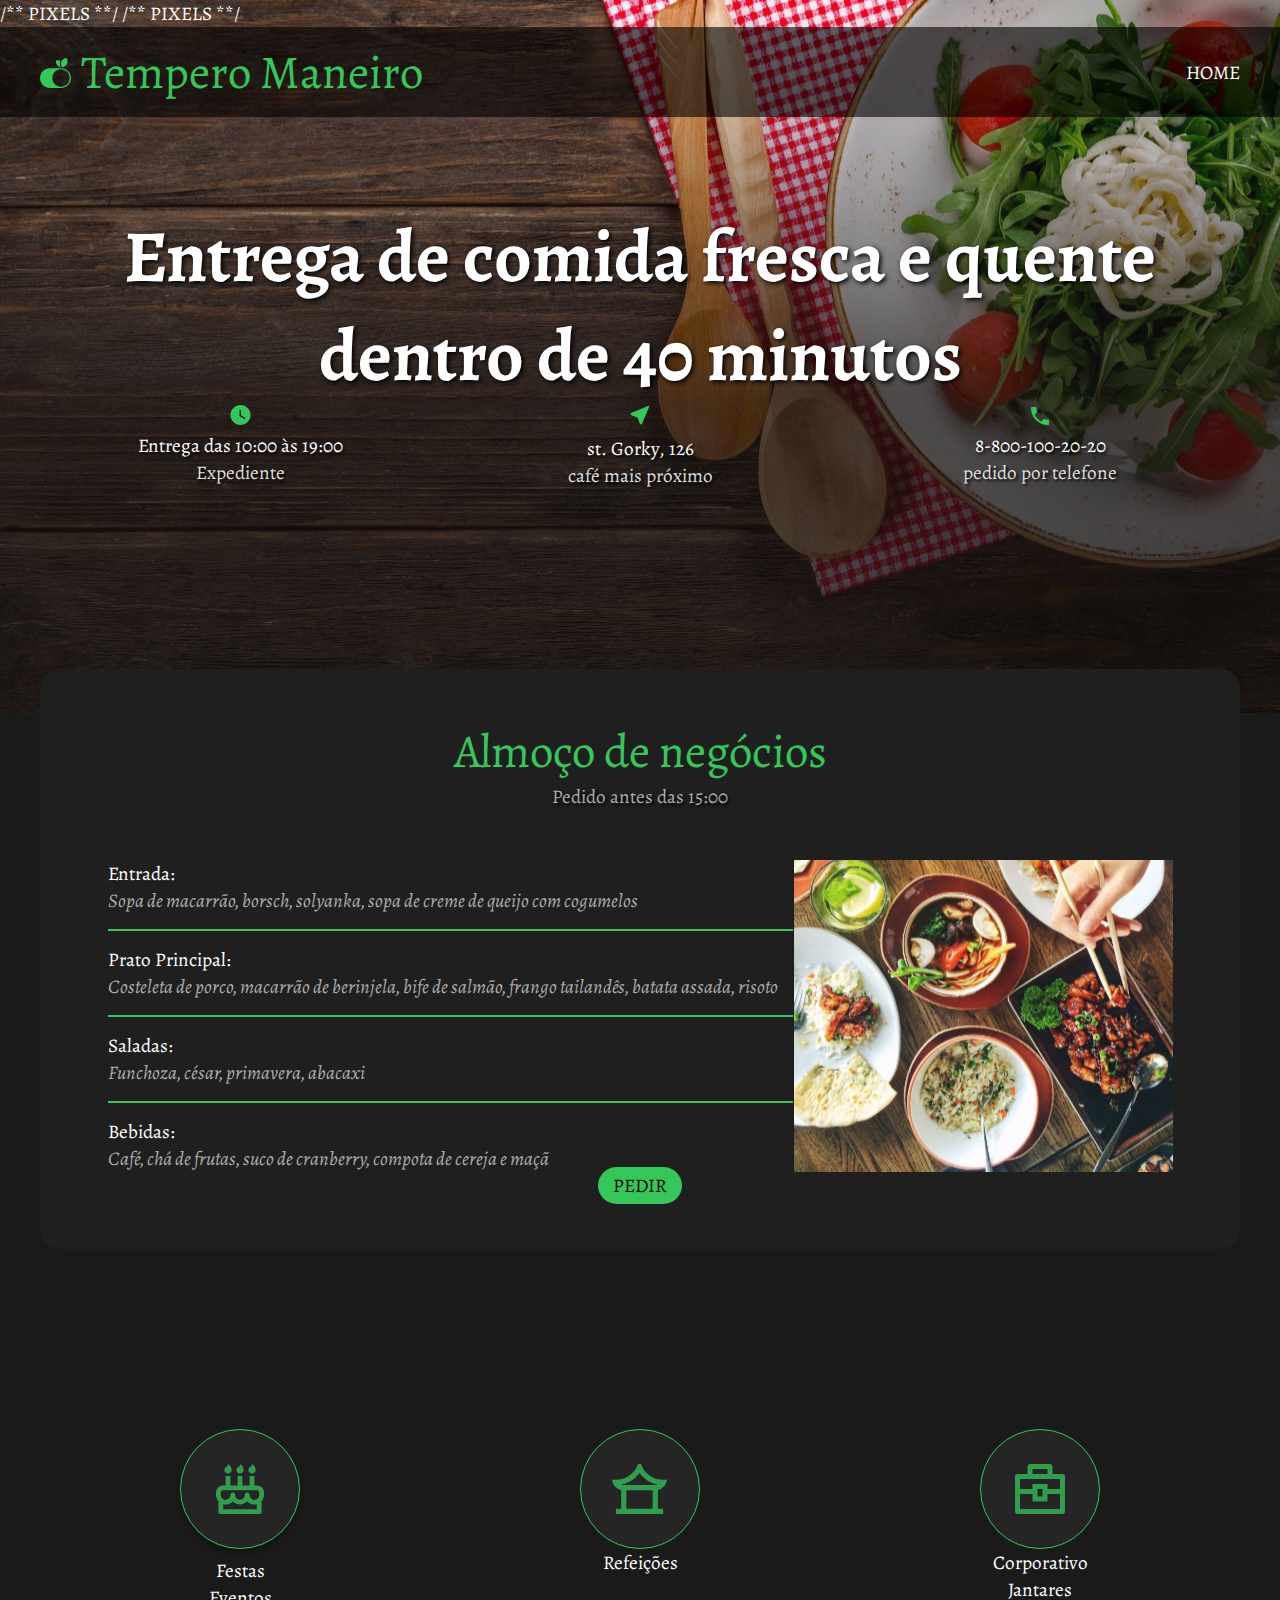
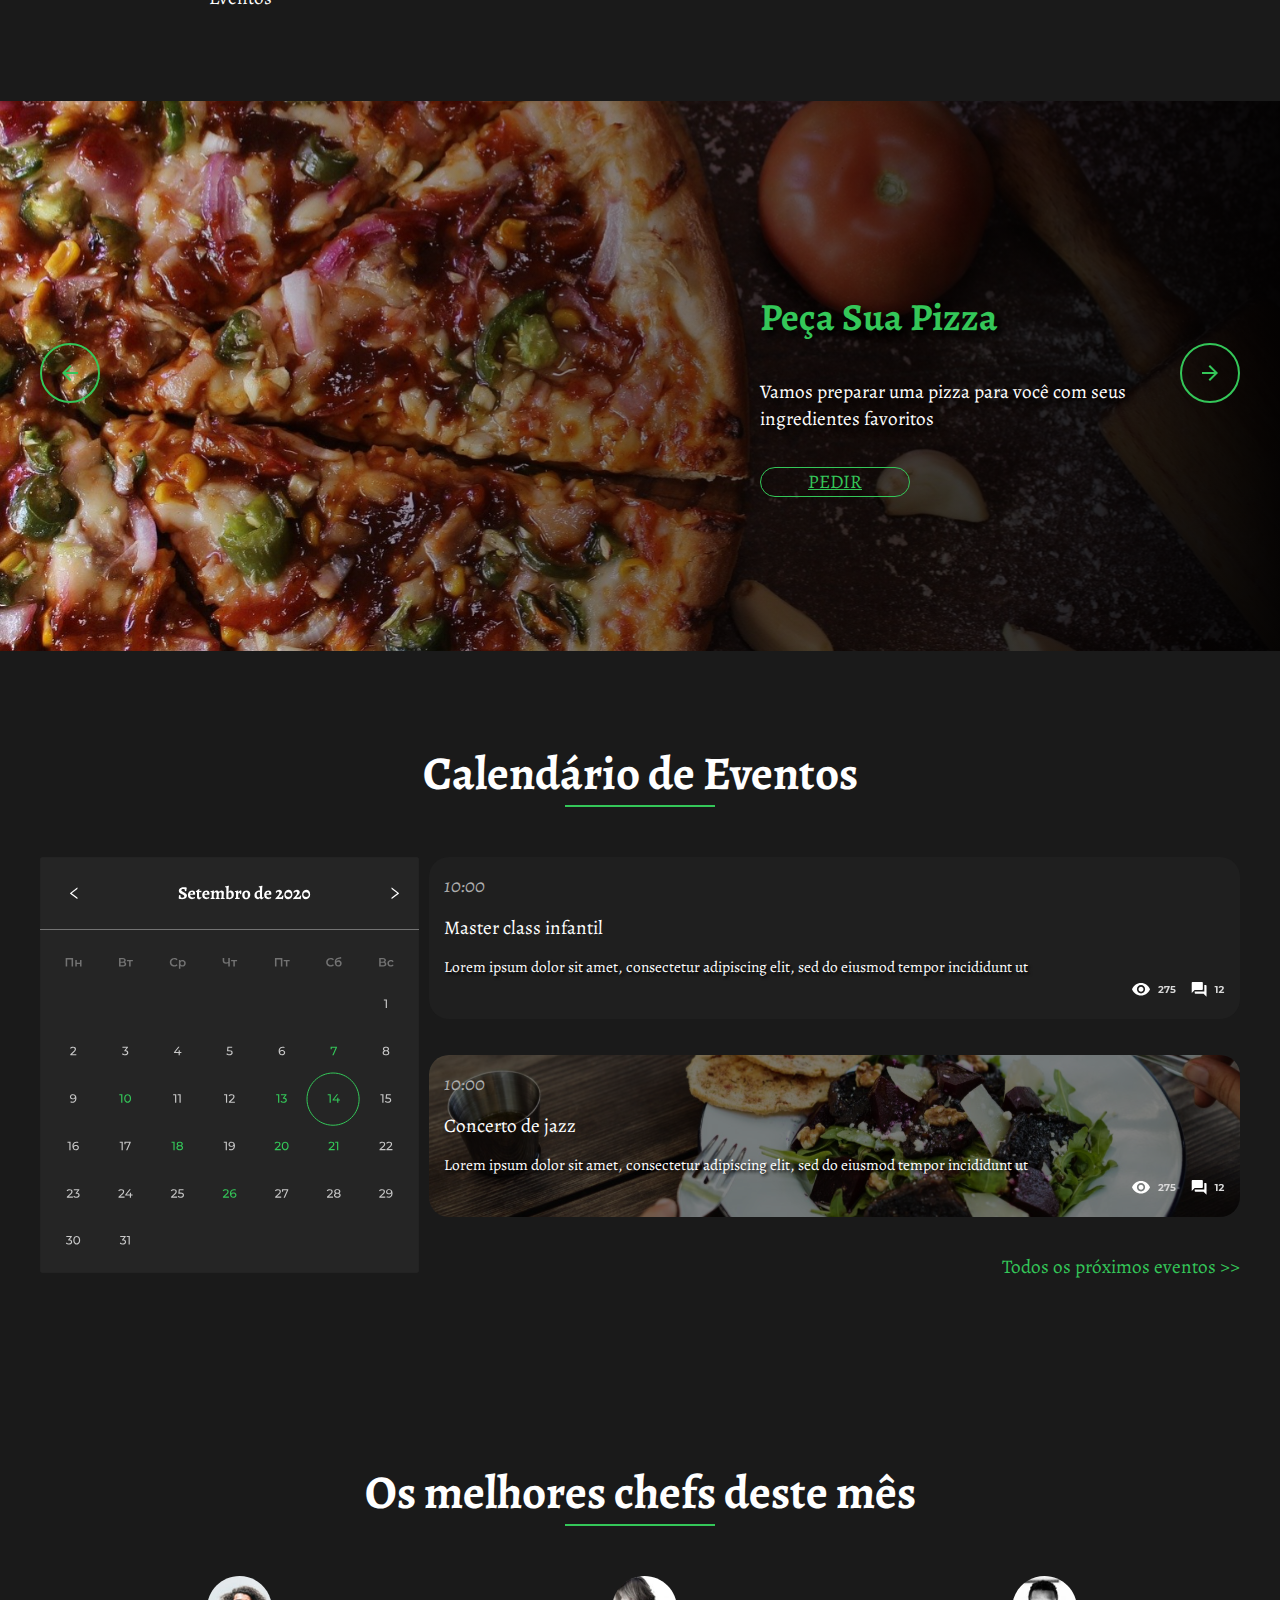
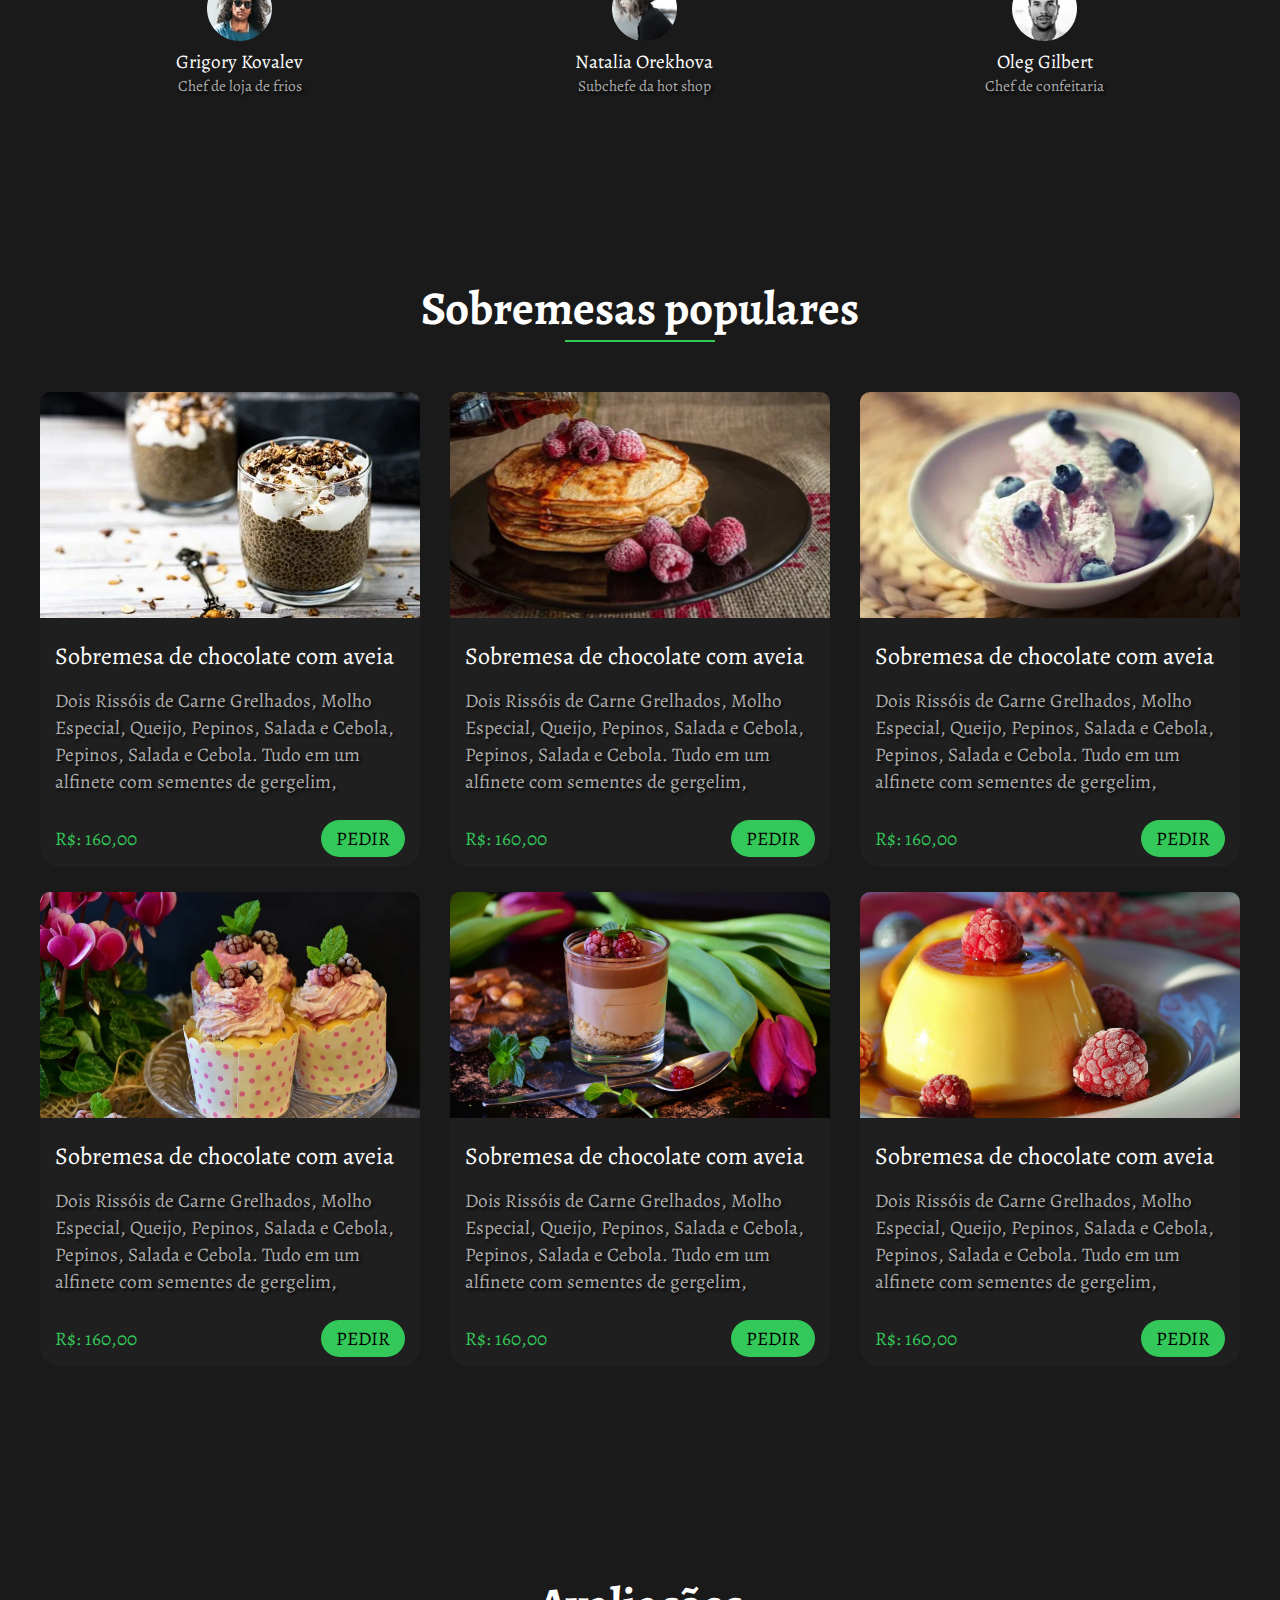
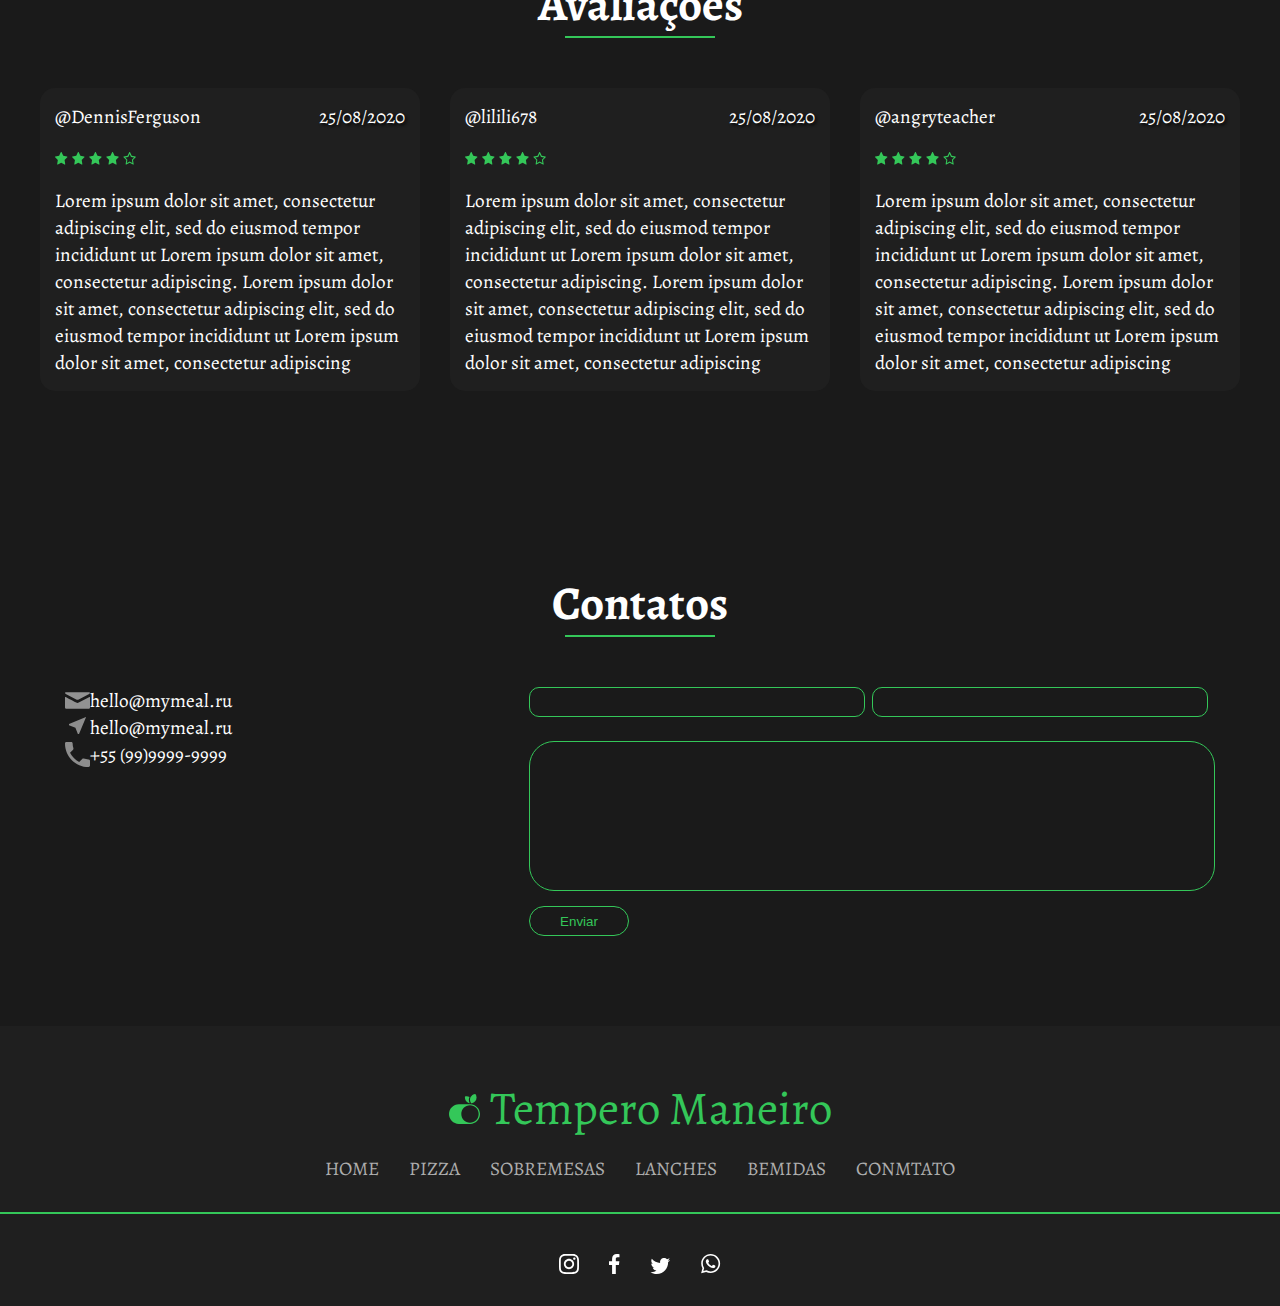
==== commit 14119ca6: "adicionada tag og" ====
--- a/index.html
+++ b/index.html
@@ -4,6 +4,12 @@
     <meta charset="UTF-8">
     <meta http-equiv="X-UA-Compatible" content="IE=edge">
     <meta name="viewport" content="width=device-width, initial-scale=1.0">
+
+    <meta property="og:image" content="./assets/img/imgsite.png">
+    <meta property="og:image:type" content="image/jpeg">
+    <meta property="og:image:width" content="800"> /** PIXELS **/
+    <meta property="og:image:height" content="600"> /** PIXELS **/
+
     <link rel="stylesheet" href="./assets/css/style.css">
     <link rel="preconnect" href="https://fonts.googleapis.com">
     <link rel="preconnect" href="https://fonts.googleapis.com">
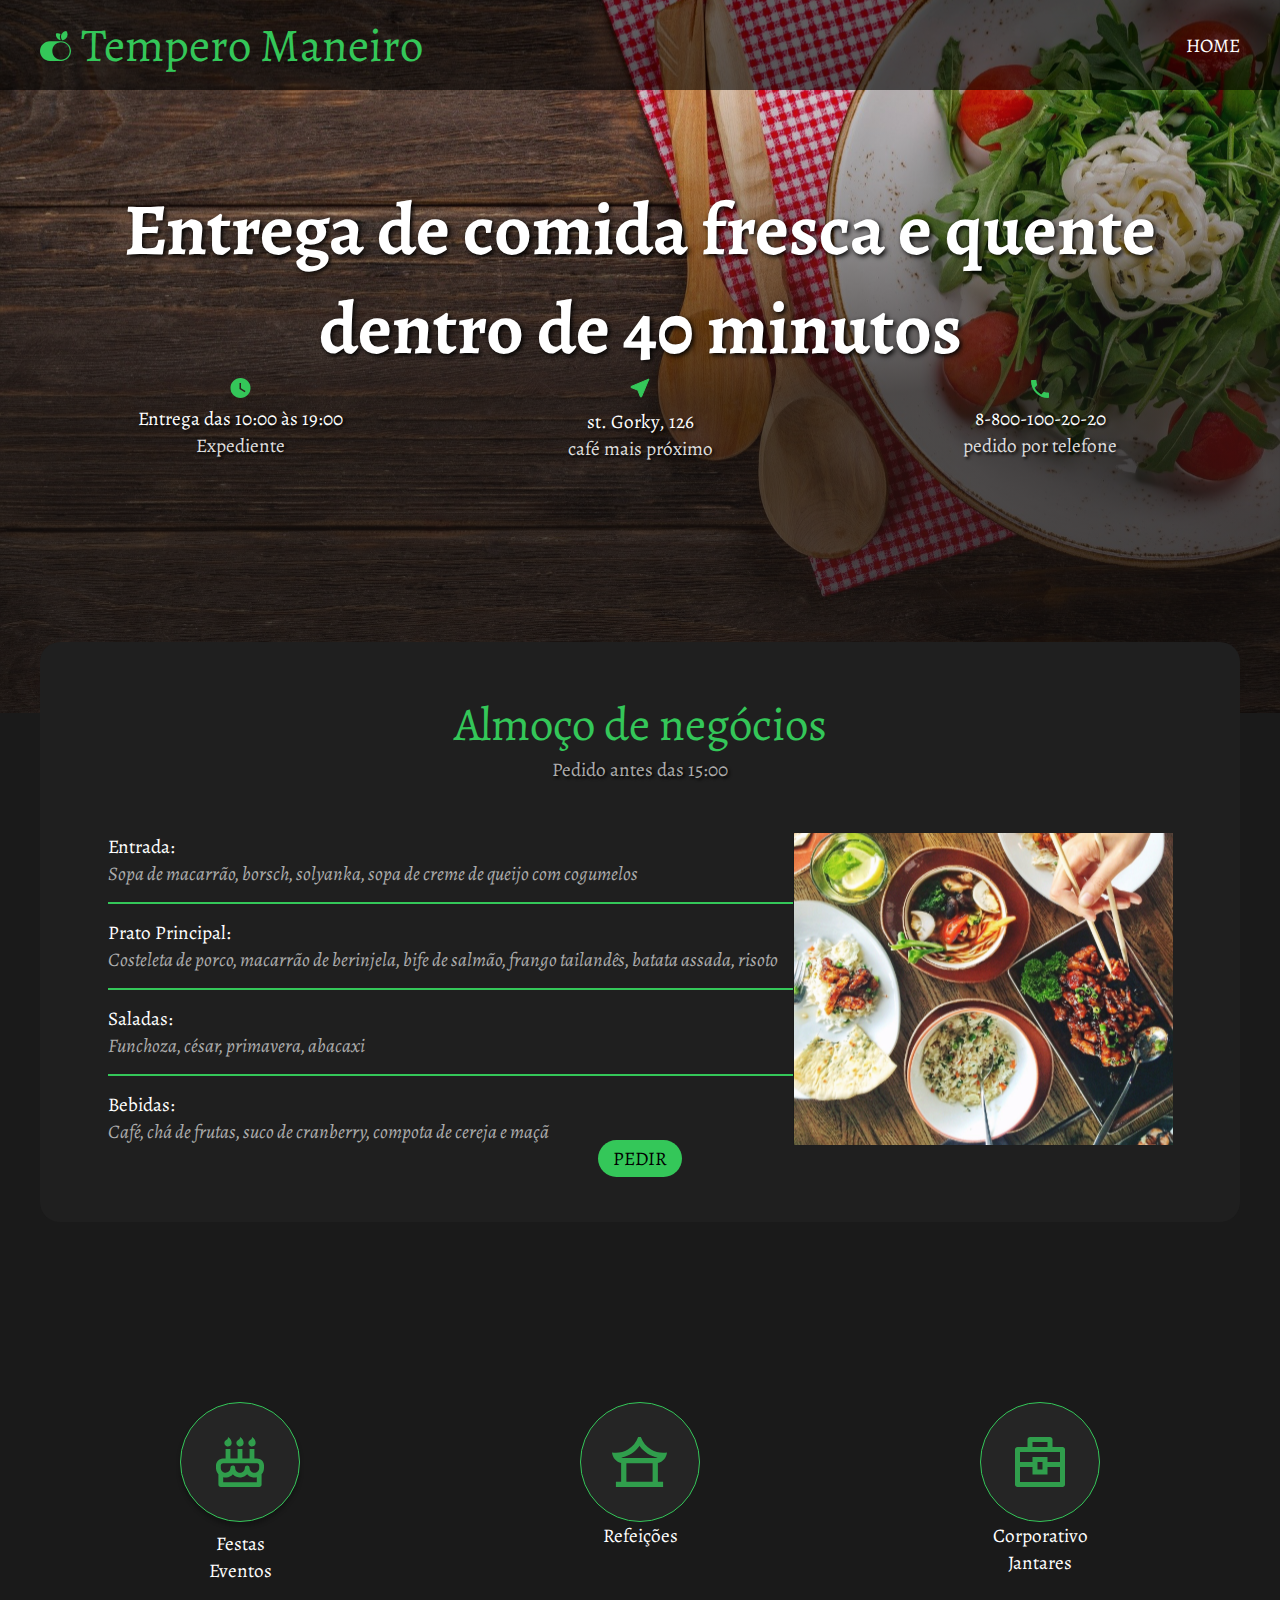
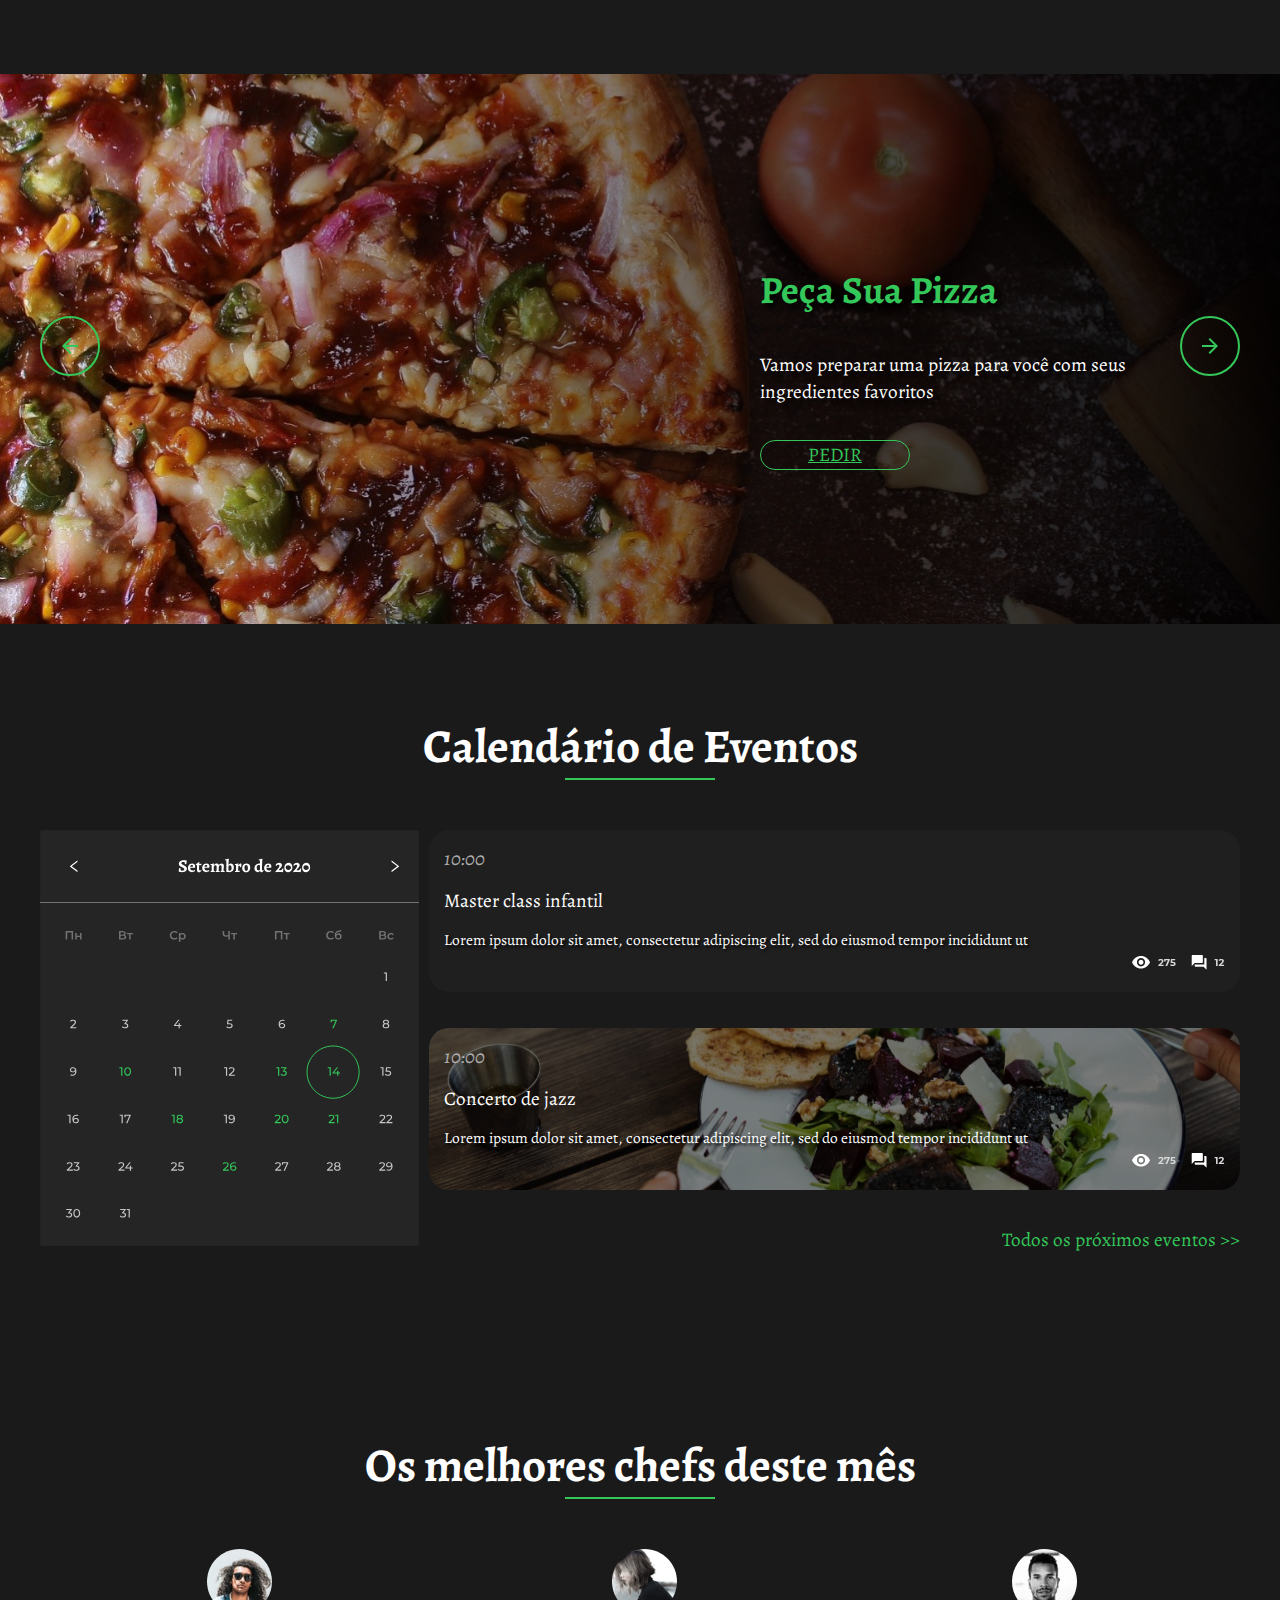
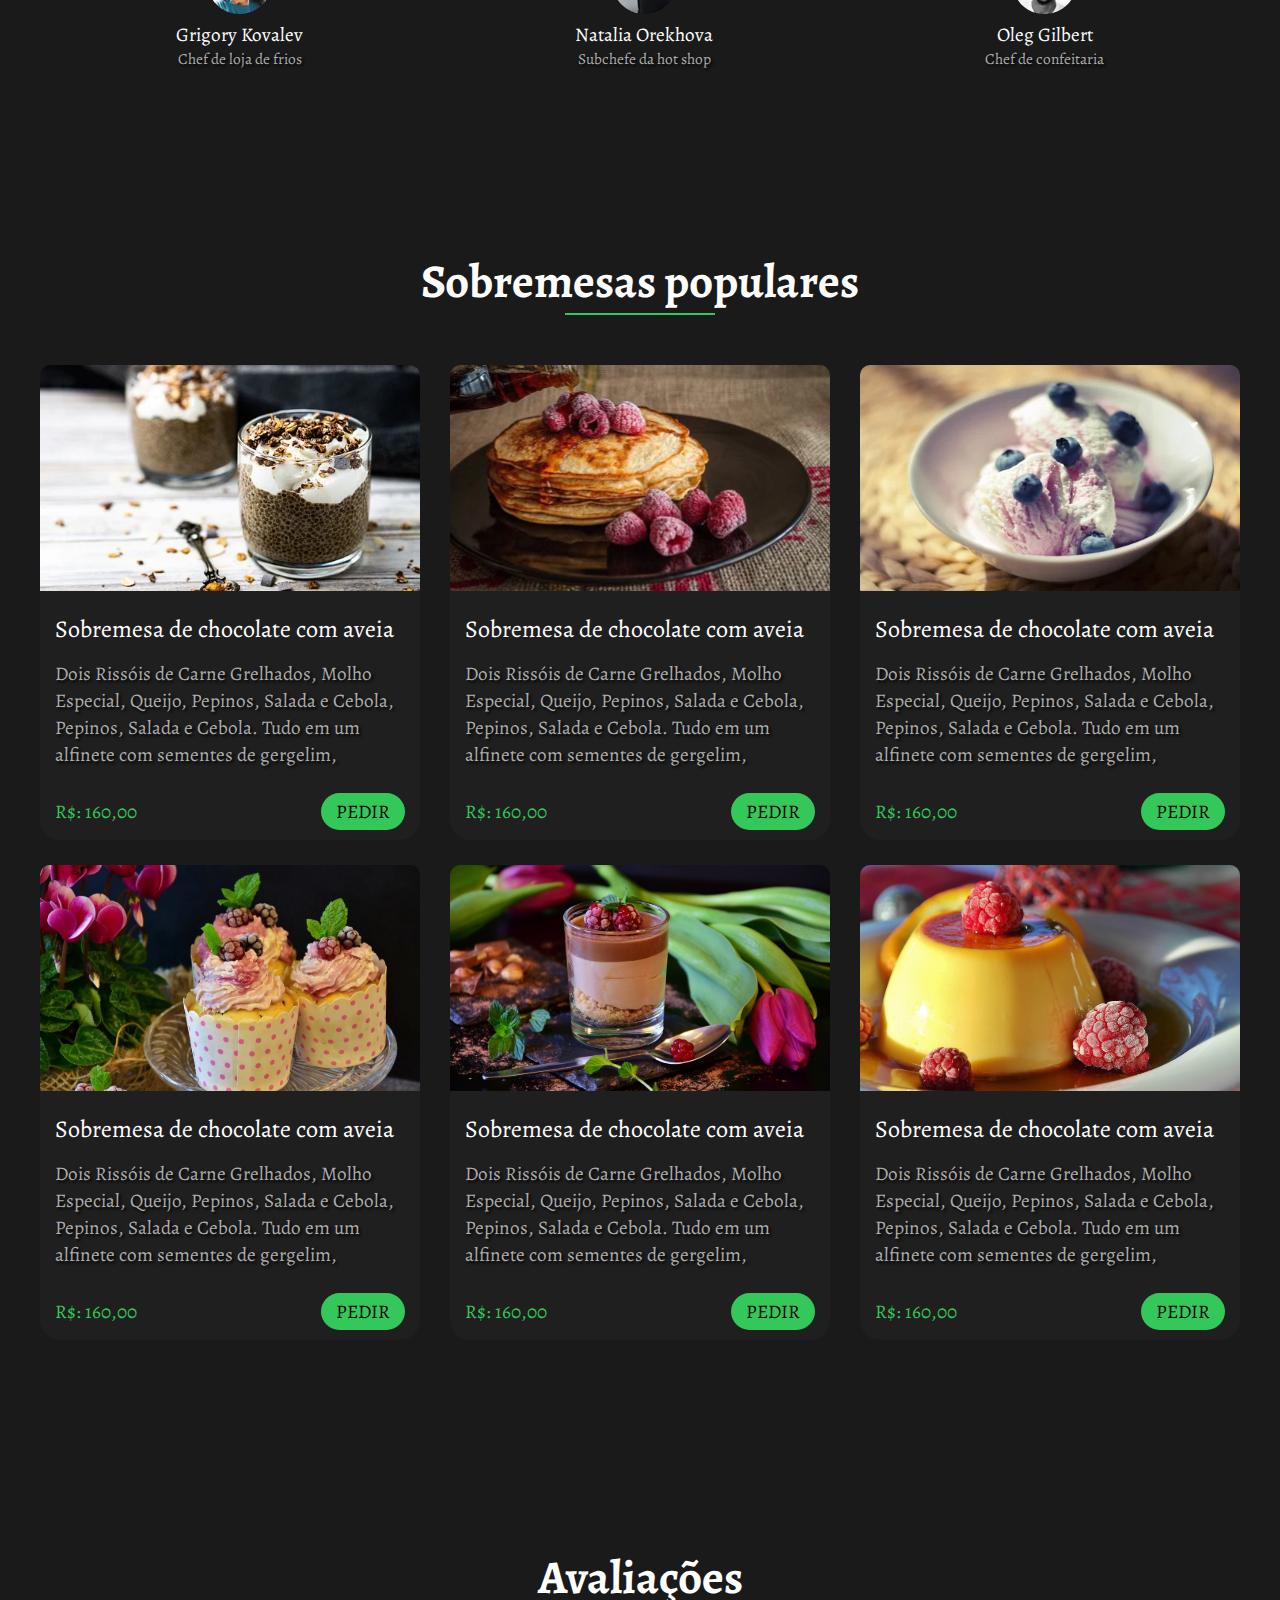
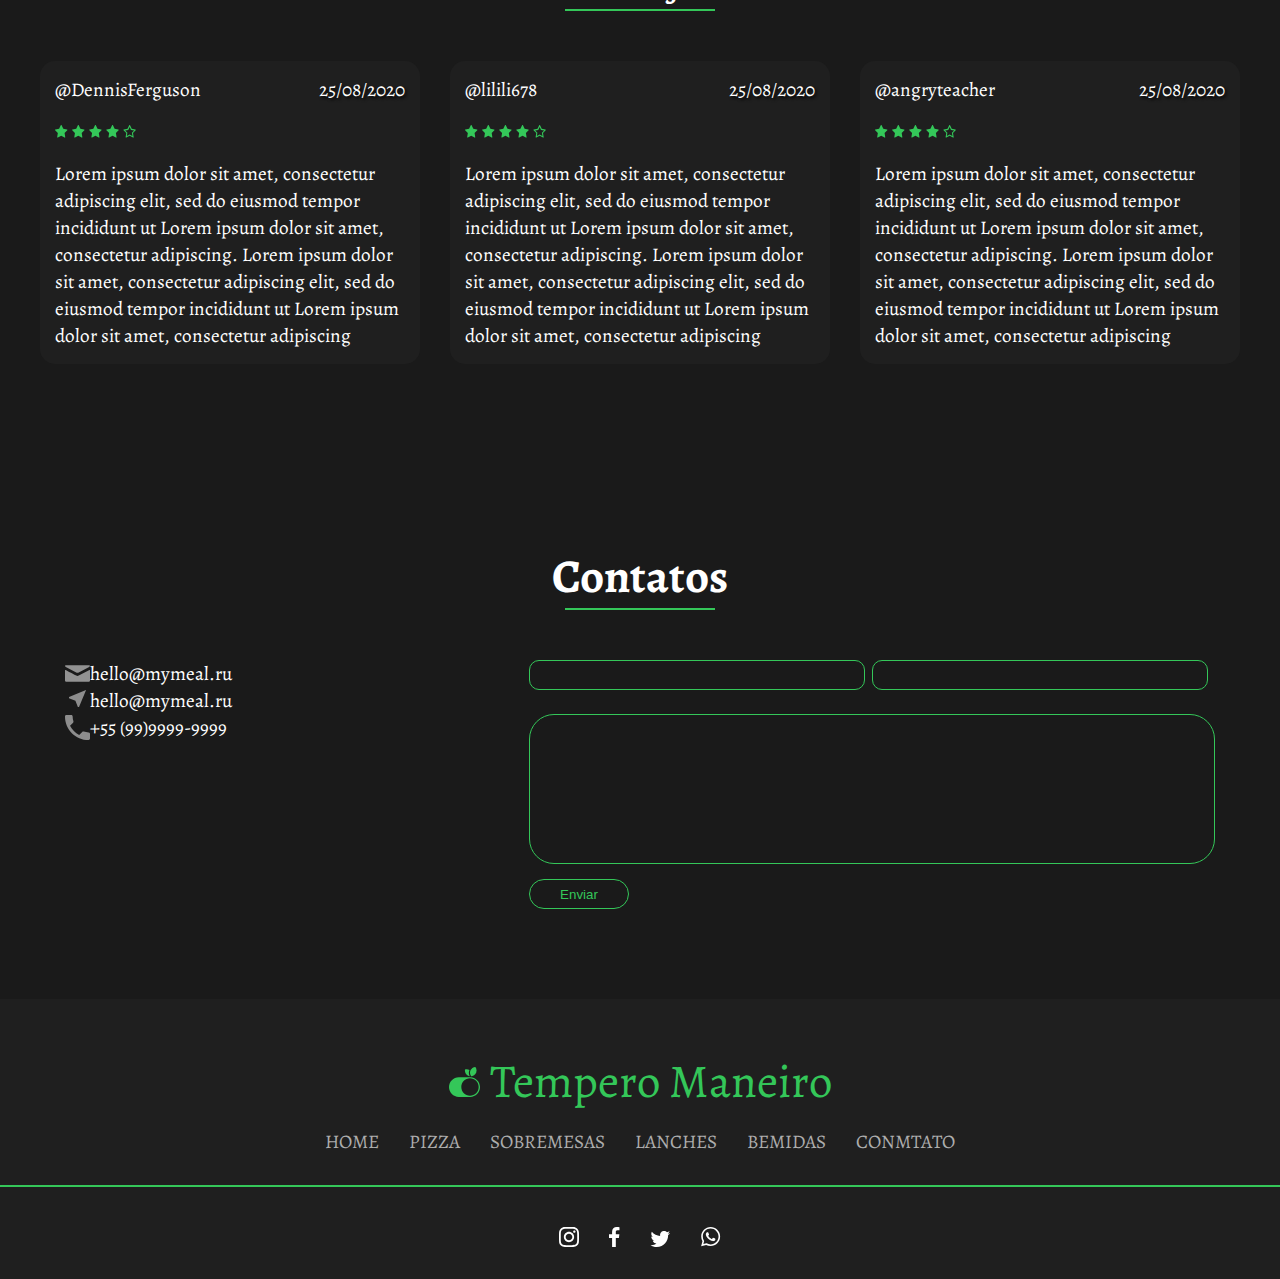
==== commit 160a1575: "Update index.html" ====
--- a/index.html
+++ b/index.html
@@ -5,10 +5,10 @@
     <meta http-equiv="X-UA-Compatible" content="IE=edge">
     <meta name="viewport" content="width=device-width, initial-scale=1.0">
 
-    <meta property="og:image" content="./assets/img/imgsite.png">
-    <meta property="og:image:type" content="image/jpeg">
-    <meta property="og:image:width" content="800"> /** PIXELS **/
-    <meta property="og:image:height" content="600"> /** PIXELS **/
+    <meta property="og:image" content="https://rakunno.github.io/temperomaneiro/assets/img/imgsite.png">
+    <meta property="og:image:type" content="image/png">
+    <meta property="og:image:width" content="800">
+    <meta property="og:image:height" content="600">
 
     <link rel="stylesheet" href="./assets/css/style.css">
     <link rel="preconnect" href="https://fonts.googleapis.com">
@@ -376,4 +376,4 @@
         </div>
     </footer>
 </body>
-</html>+</html>
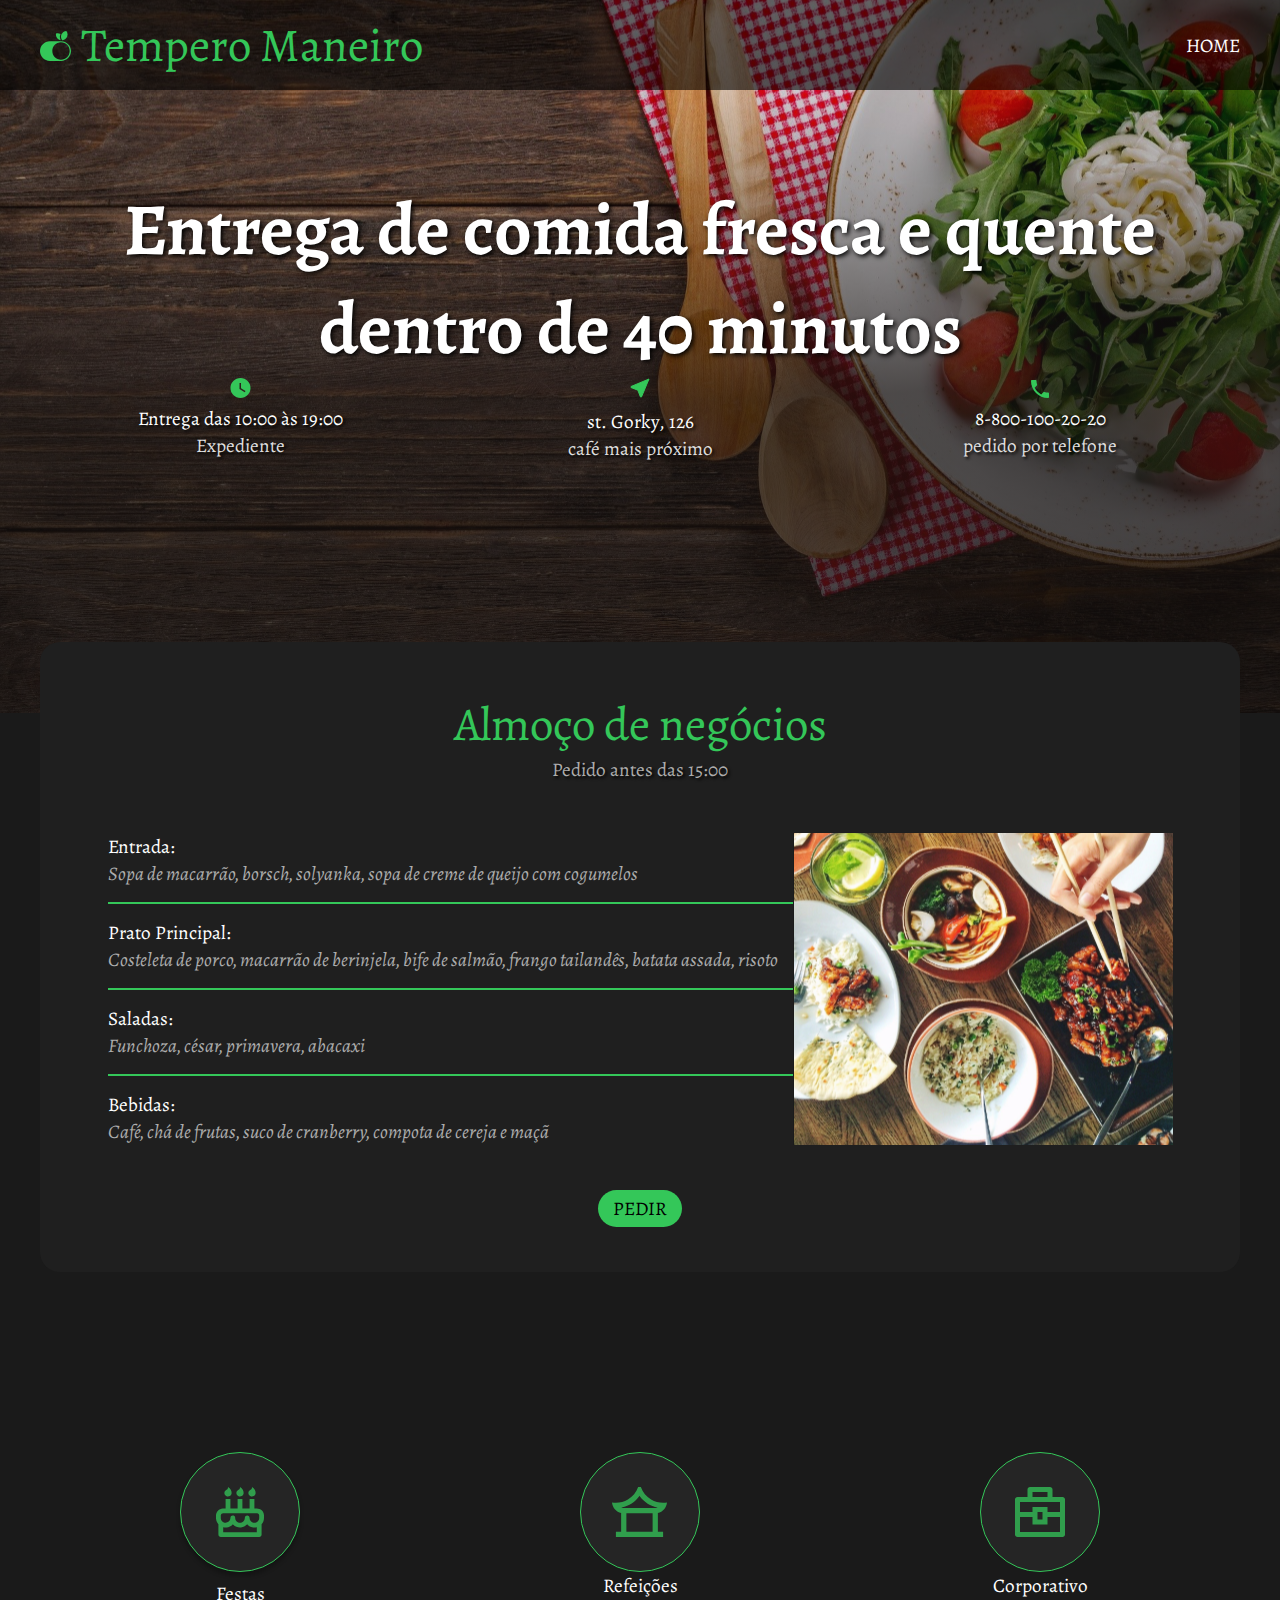
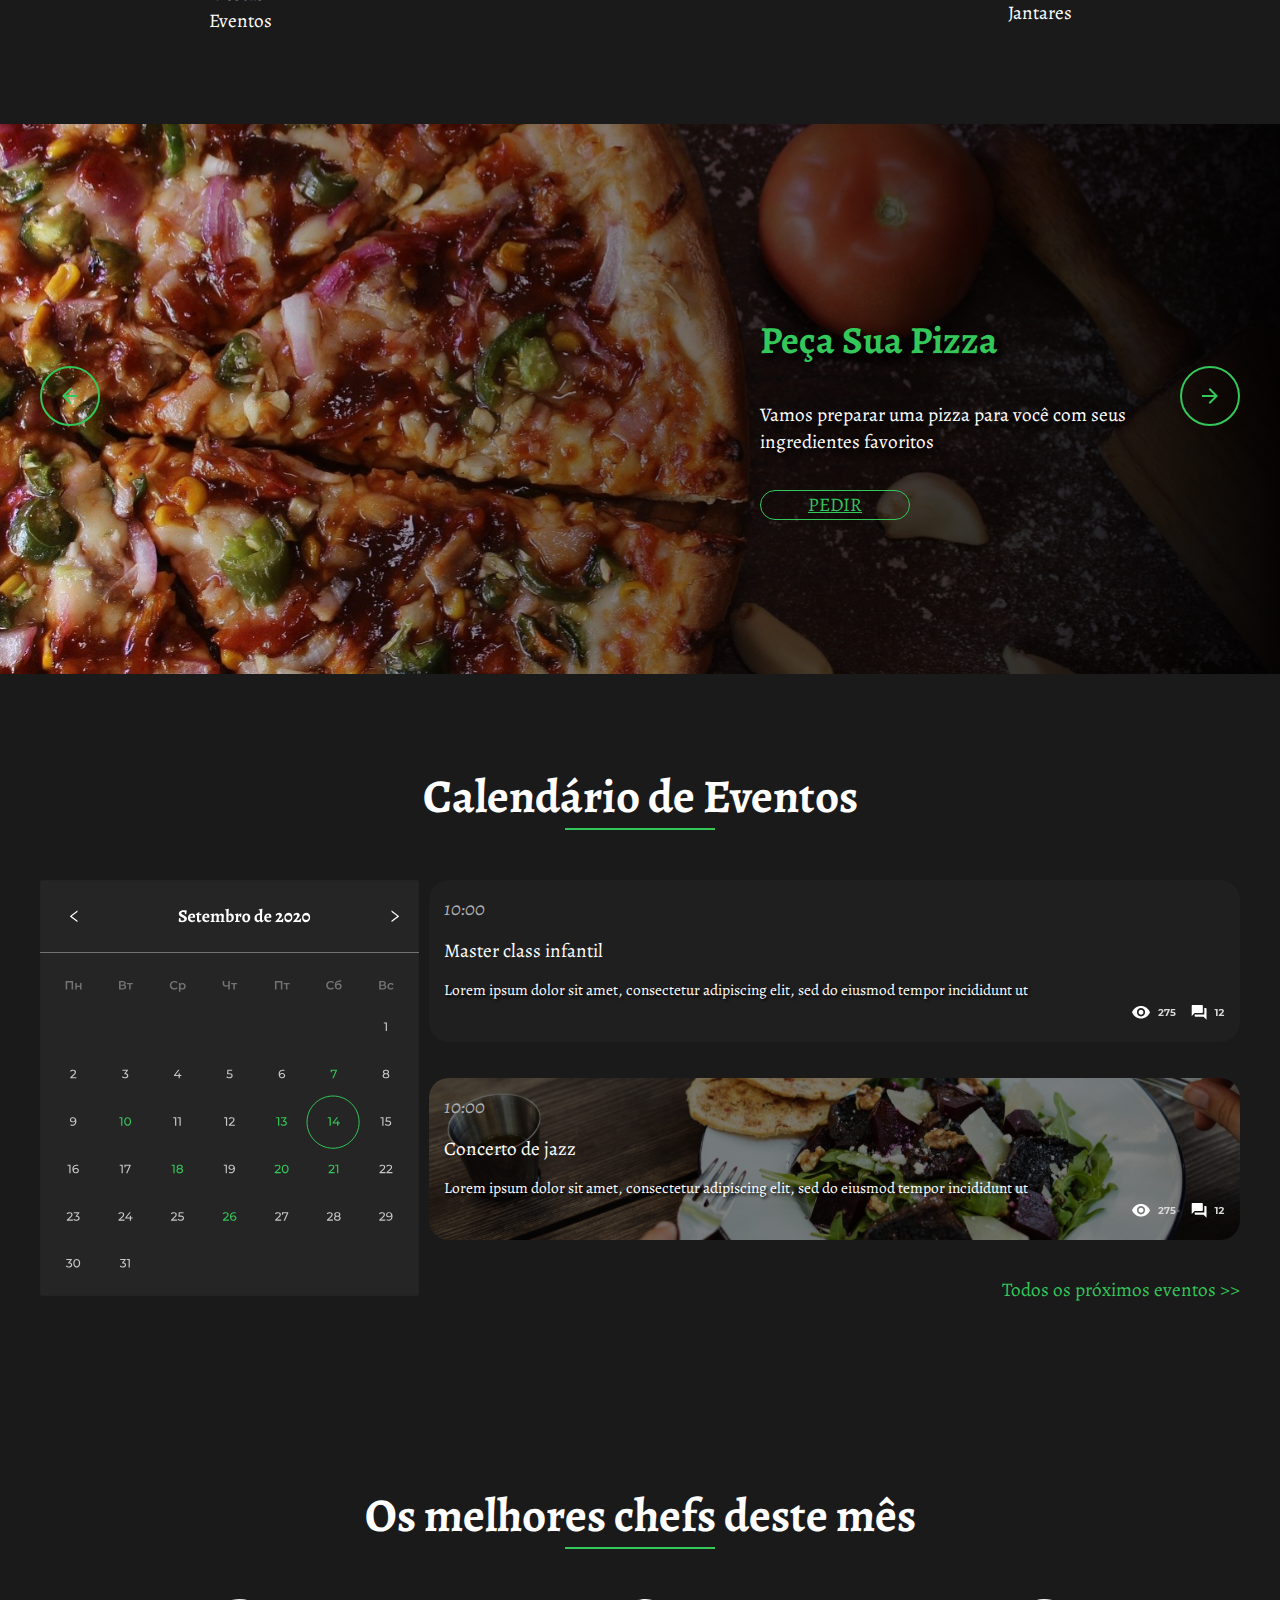
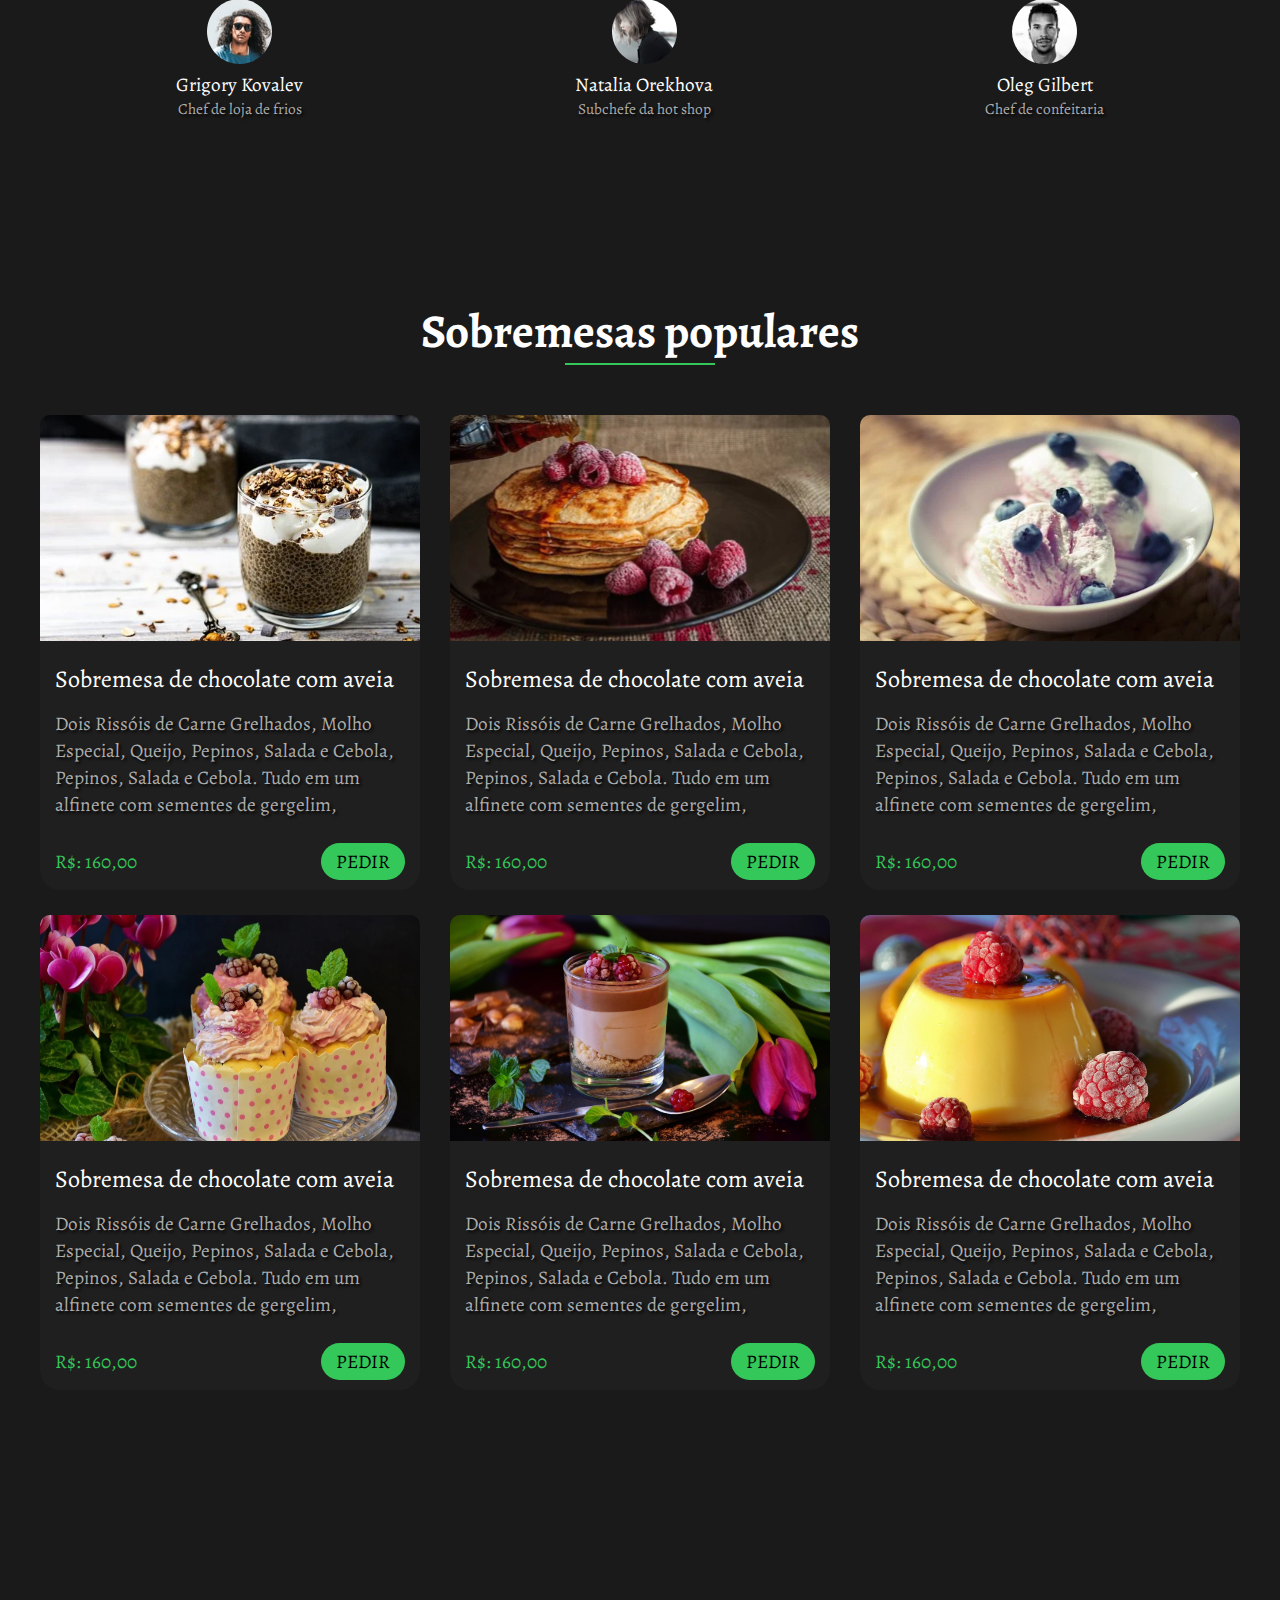
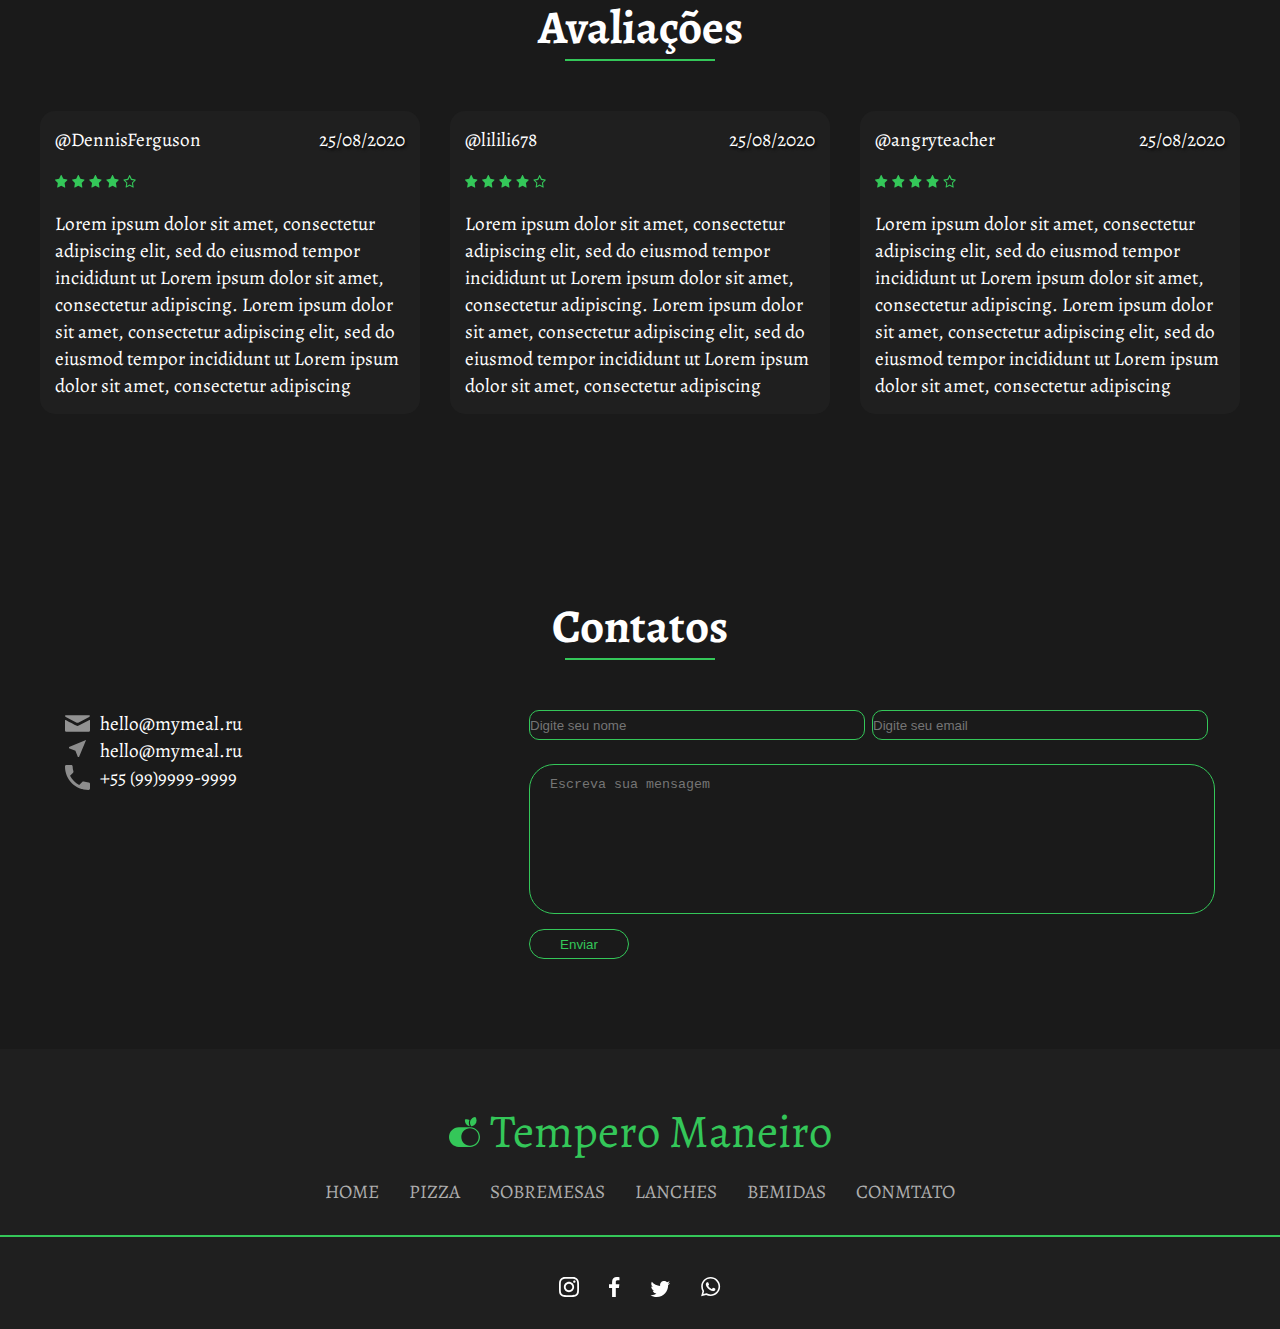
==== commit 4a8a24bb: "mechido no form" ====
--- a/index.html
+++ b/index.html
@@ -9,7 +9,6 @@
     <meta property="og:image:type" content="image/png">
     <meta property="og:image:width" content="800">
     <meta property="og:image:height" content="600">
-
     <link rel="stylesheet" href="./assets/css/style.css">
     <link rel="preconnect" href="https://fonts.googleapis.com">
     <link rel="preconnect" href="https://fonts.googleapis.com">
@@ -336,10 +335,10 @@
                 <div class="icons-list"><img src="./assets/img/telefone.svg"><p>+55 (99)9999-9999</p></div>
             </div>
             <div class="form">
-                <input type="text" name="nome" class="a12">
-                <input type="text" name="telefone" class="a12">
+                <input type="text" name="nome" class="a12" placeholder="Digite seu nome">
+                <input type="text" name="telefone" class="a12" placeholder="Digite seu email">
                 <br><br>
-                <textarea name="" id="area" cols="30" rows="10"></textarea>
+                <textarea name="" id="area" cols="30" rows="10" placeholder="Escreva sua mensagem"></textarea>
                 <input type="button" value="Enviar">
             </div>
         </div>
